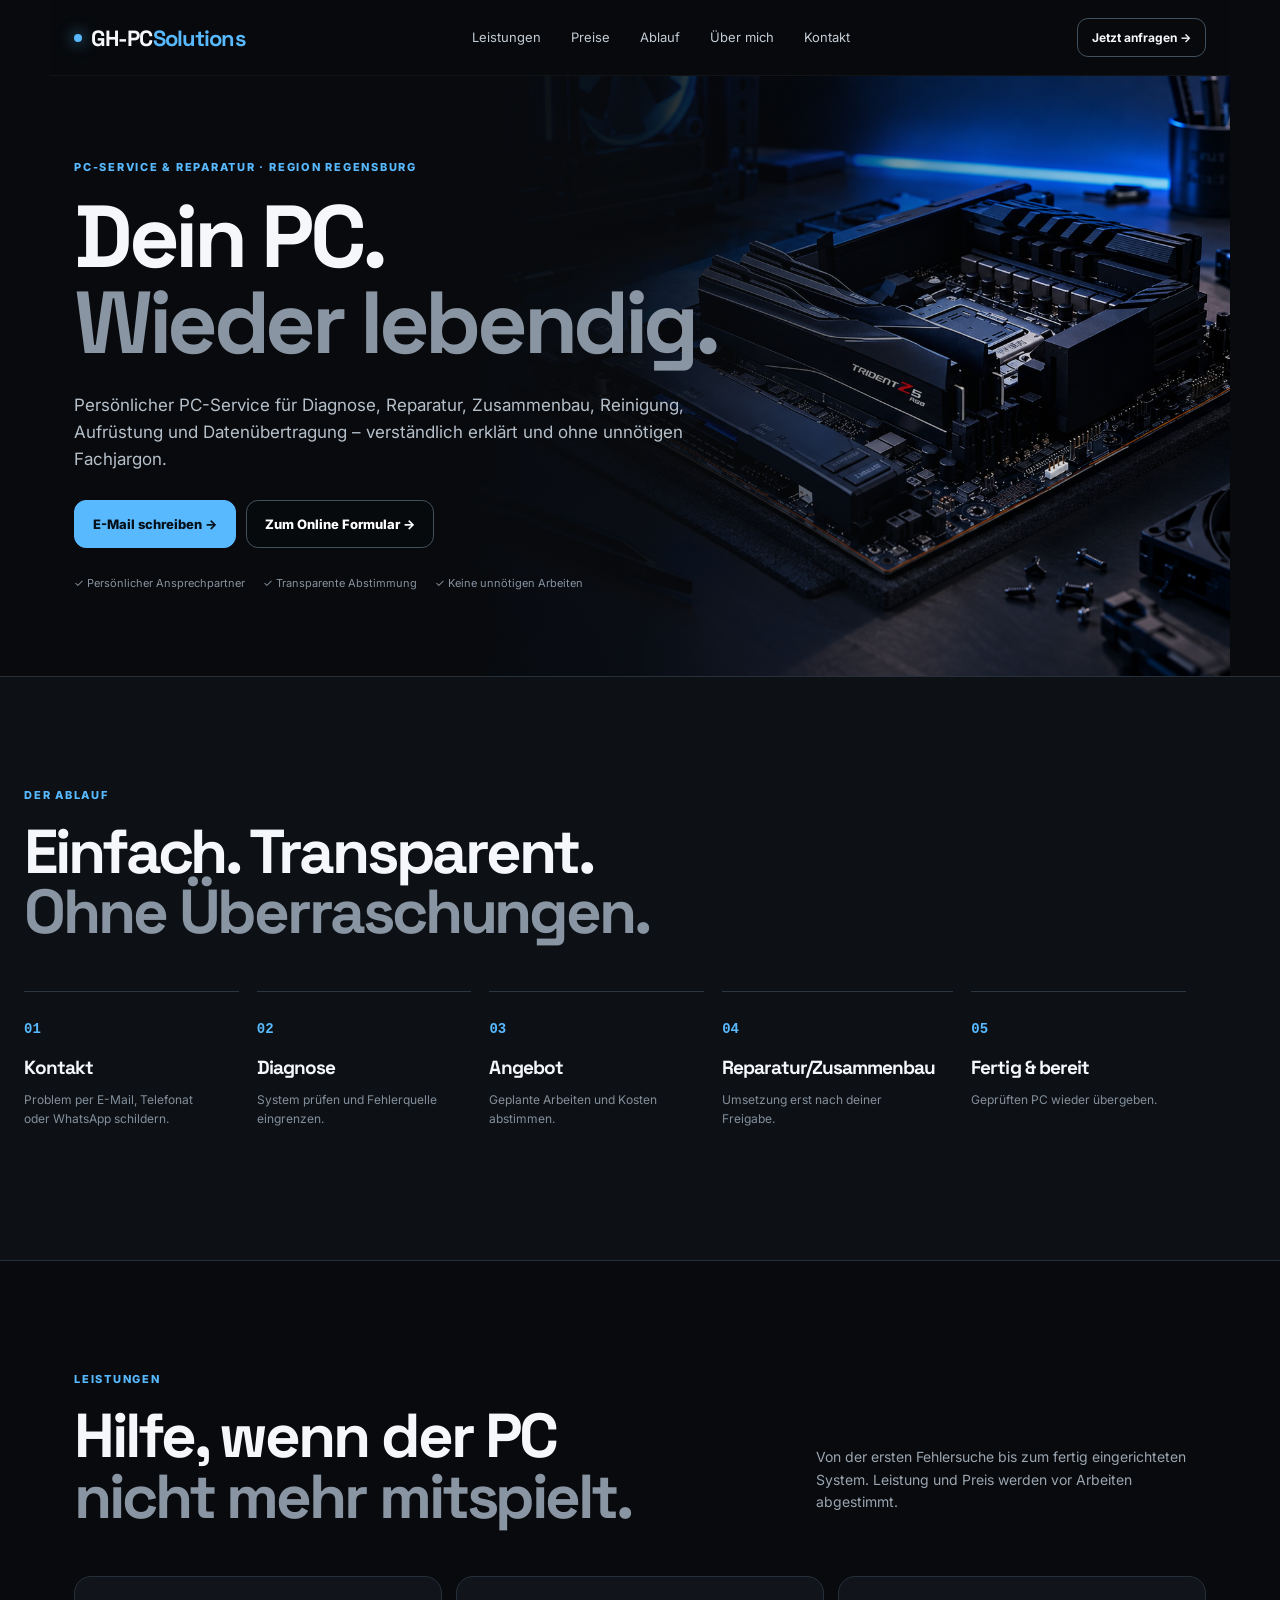
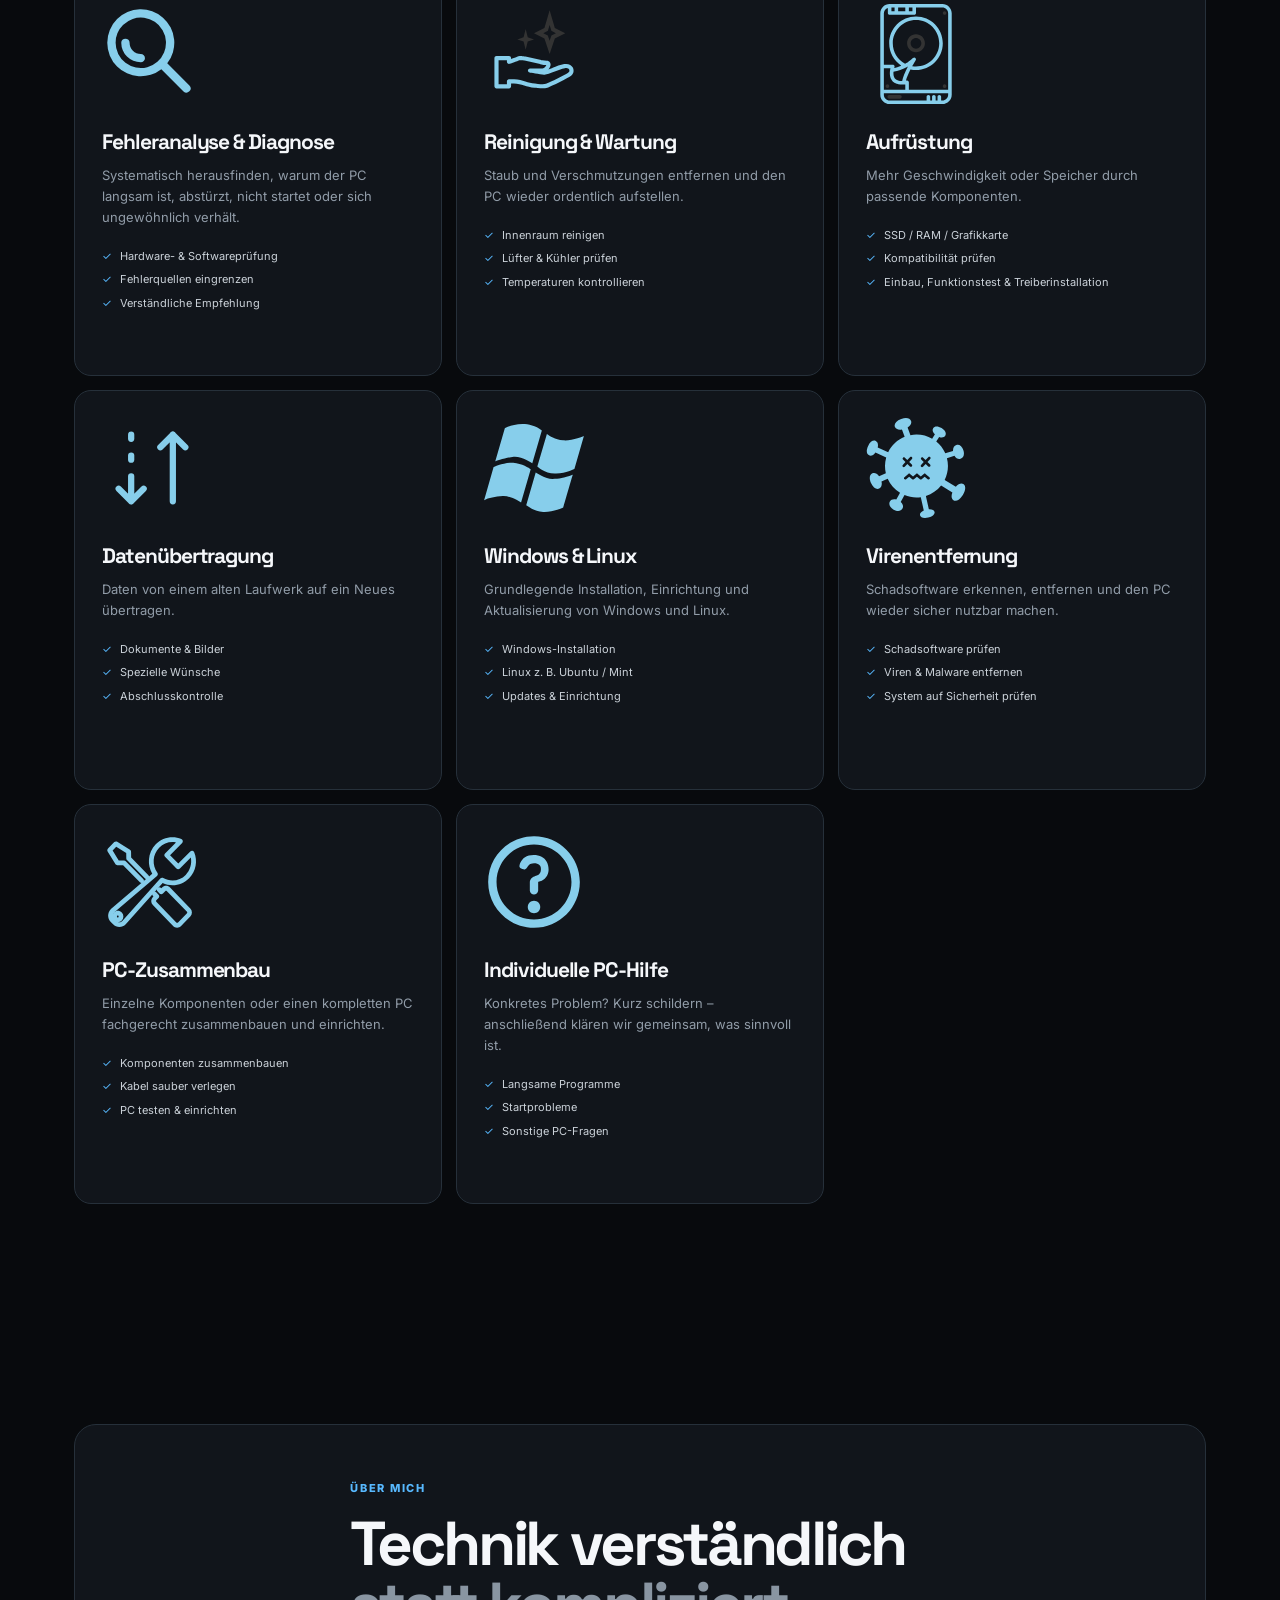
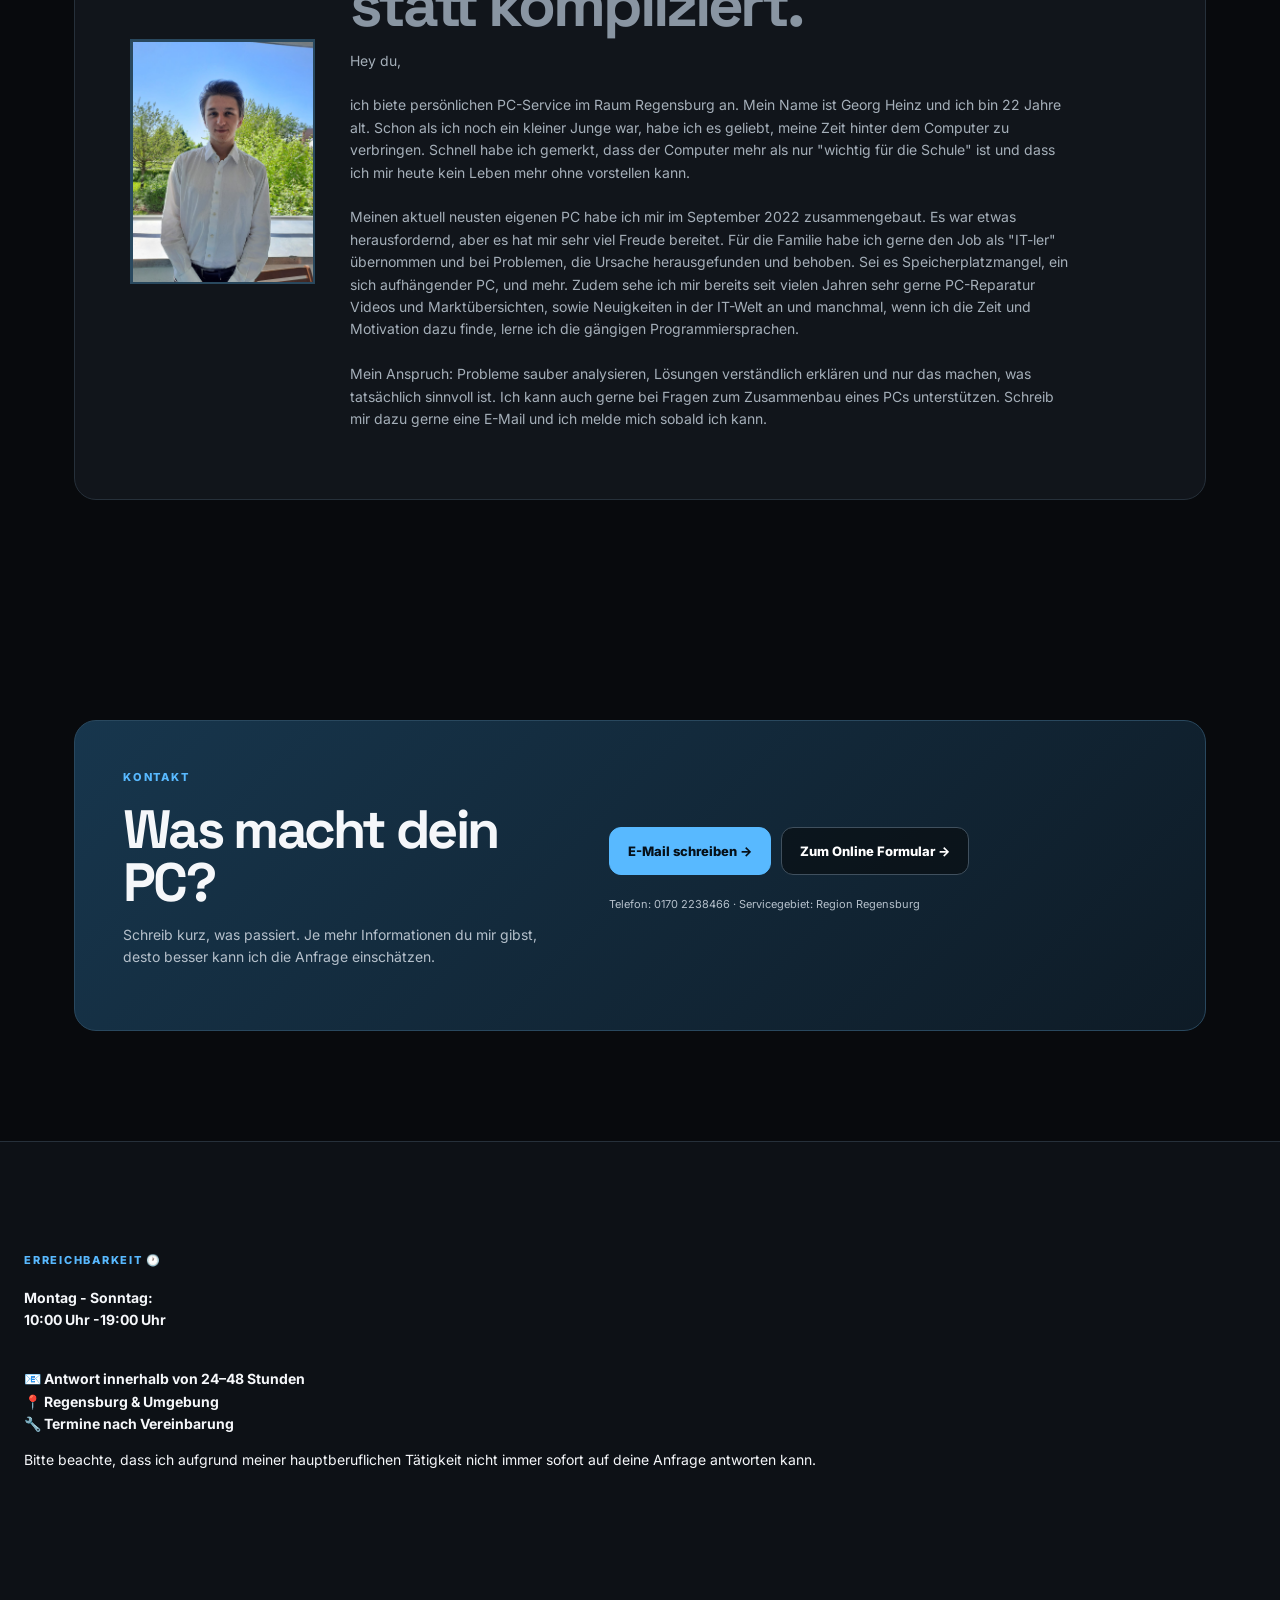
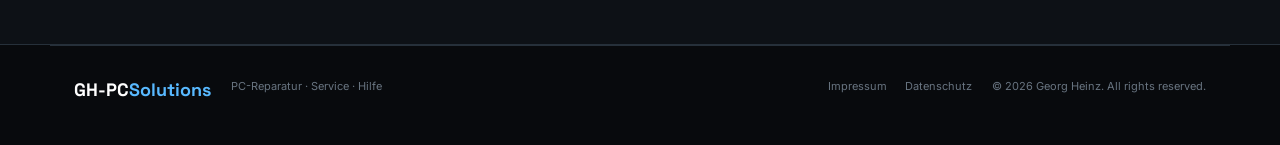
==== index.html @ 226fb710 "Add files via upload" ====
<!doctype html>
<html lang="de">
	
<head>
    <meta charset="utf-8">
    <meta name="viewport" content="width=device-width,initial-scale=1">
    <meta name="description" content="PC-Service, Reparatur und Support in der Region Regensburg.">
    <title>GH-PC Solutions | Reparatur & Support</title>
    <link rel="stylesheet" href="style.css">
</head>

<body>

	<header class="nav">
        <a class="brand" href="#home">
            <i class="brand-dot"></i>GH-PC<span>Solutions</span>
        </a>

        <nav>
            <a href="#leistungen">Leistungen</a>
            <a href="preise.html">Preise</a>
            <a href="#ablauf">Ablauf</a>
            <a href="#ueber-mich">Über mich</a>
            <a href="#kontakt">Kontakt</a>
        </nav>

        <a class="nav-cta" href="formular.html">Jetzt anfragen →</a>
    </header>

	<section id="home" class="solutions">
        <div class="solutions-content">
            <div class="eyebrow">PC-Service & Reparatur · Region Regensburg</div>

            <h1>
                Dein PC.<br>
                <em>Wieder lebendig.</em>
            </h1>

            <p class="lead">
                Persönlicher PC-Service für Diagnose, Reparatur, Zusammenbau, Reinigung, Aufrüstung und Datenübertragung
                – verständlich erklärt und ohne unnötigen Fachjargon.
            </p>

            <div class="solutions-actions">
                <a class="button primary" href="mailto:kontakt@gh-pc-solutions.de?subject=PC-Service%20Anfrage">
                    E-Mail schreiben →
                </a>

                <a class="button ghost" href="formular.html">
                    Zum Online Formular →
                </a>
            </div>

            <div class="trust">
                <span>✓ Persönlicher Ansprechpartner</span>
                <span>✓ Transparente Abstimmung</span>
                <span>✓ Keine unnötigen Arbeiten</span>
            </div>
        </div>
    </section>

    <section id="ablauf" class="section dark">
        <div class="section-head">
            <div>
                <div class="eyebrow">Der Ablauf</div>

                <h2>
                    Einfach. Transparent.<br>
                    <em>Ohne Überraschungen.</em>
                </h2>
            </div>
        </div>

        <div class="steps">
            <div class="step">
                <b>01</b>
                <h3>Kontakt</h3>
                <p>Problem per E-Mail, Telefonat oder WhatsApp schildern.</p>
            </div>

            <div class="step">
                <b>02</b>
                <h3>Diagnose</h3>
                <p>System prüfen und Fehlerquelle eingrenzen.</p>
            </div>

            <div class="step">
                <b>03</b>
                <h3>Angebot</h3>
                <p>Geplante Arbeiten und Kosten abstimmen.</p>
            </div>

            <div class="step">
                <b>04</b>
                <h3>Reparatur/Zusammenbau</h3>
                <p>Umsetzung erst nach deiner Freigabe.</p>
            </div>

            <div class="step">
                <b>05</b>
                <h3>Fertig & bereit</h3>
                <p>Geprüften PC wieder übergeben.</p>
            </div>
        </div>
    </section>

    
    
    <section id="leistungen" class="section">
        <div class="section-head">
            <div>
                <div class="eyebrow">Leistungen</div>

                <h2>
                    Hilfe, wenn der PC<br>
                    <em>nicht mehr mitspielt.</em>
                </h2>
            </div>

            <p>
                Von der ersten Fehlersuche bis zum fertig eingerichteten System. Leistung und Preis werden vor Arbeiten abgestimmt.
            </p>
        </div>

        <div class="grid">

            <article class="card">
                <div class="icon">
                    <svg fill="#87CEEB" width="100px" height="100px" viewBox="0 0 24 24" xmlns="http://www.w3.org/2000/svg">
                        <path d="M3.624,15a8.03,8.03,0,0,0,10.619.659l5.318,5.318a1,1,0,0,0,1.414-1.414l-5.318-5.318A8.04,8.04,0,0,0,3.624,3.624,8.042,8.042,0,0,0,3.624,15Zm1.414-9.96a6.043,6.043,0,1,1-1.77,4.274A6,6,0,0,1,5.038,5.038ZM4.622,9.311a1,1,0,0,1,2,0A2.692,2.692,0,0,0,9.311,12a1,1,0,0,1,0,2A4.7,4.7,0,0,1,4.622,9.311Z"/>
                    </svg>
                </div>

                <h3>Fehleranalyse & Diagnose</h3>
                
                <p>
                    Systematisch herausfinden, warum der PC langsam ist, abstürzt, nicht startet oder sich ungewöhnlich verhält.
                </p>
                    
                    <ul>
                        <li>Hardware- & Softwareprüfung</li>
                        <li>Fehlerquellen eingrenzen</li>
                        <li>Verständliche Empfehlung</li>
                    </ul>
                </article>

          <article class="card">
                <div class="icon">
                    <svg width="100px" height="100px" viewBox="0 0 48 48" fill="none" xmlns="http://www.w3.org/2000/svg">
                        <path fill-rule="evenodd" clip-rule="evenodd" d="M19 18L16 17L19 16L20 12L21 16L24 17L21 18L20 22L19 18Z" fill="#333333"/>
                        <path fill-rule="evenodd" clip-rule="evenodd" d="M30.6731 12.8995L28.4721 14L30.6354 15.0816L31.5 17.6754L32.3646 15.0816L34.5279 14L32.3269 12.8995L31.5 10.088L30.6731 12.8995ZM29 11.5L24 14L29 16.5L31.5 24L34 16.5L39 14L34 11.5L31.5 3L29 11.5Z" fill="#333333"/>
                        <path fill-rule="evenodd" clip-rule="evenodd" d="M5 26C5 25.4477 5.44772 25 6 25H12C12.5523 25 13 25.4477 13 26V26.3545C14.2215 25.919 15.4474 25.471 15.8672 25.2833C16.2807 25.0983 16.7613 25.0345 17.1661 25.0116C17.5909 24.9875 18.0325 25.0041 18.4204 25.0335C18.8114 25.0632 19.1665 25.1075 19.423 25.1441C19.5518 25.1625 19.6571 25.1791 19.7312 25.1914C19.7684 25.1975 19.7978 25.2025 19.8185 25.2062L19.843 25.2105L19.8502 25.2118L19.8536 25.2124C19.8538 25.2124 19.8539 25.2125 19.6739 26.1961L19.8536 25.2124C19.8654 25.2145 19.8773 25.2169 19.8889 25.2195L26.9051 26.764C26.9335 26.7702 26.9616 26.7777 26.9894 26.7864C26.9895 26.7865 26.9892 26.7864 26.9894 26.7864L26.9911 26.787L27.0019 26.7903L27.0514 26.8051C27.0964 26.8184 27.1646 26.838 27.2523 26.8618C27.4282 26.9097 27.6809 26.9741 27.9821 27.0386C28.5931 27.1694 29.3658 27.2922 30.0886 27.2922C30.7266 27.2922 31.3864 27.5235 31.7423 28.1629C32.051 28.7177 31.9798 29.3301 31.8629 29.7568C31.7055 30.331 31.3658 30.9365 30.9394 31.4315C31.5271 31.2188 32.1784 30.9568 32.8824 30.6734L32.9461 30.6478C34.6644 29.956 36.6919 29.1397 38.4793 28.8496C40.5019 28.5213 41.9684 29.2384 42.6367 30.5184C43.2363 31.6668 43.0936 33.1718 42.1992 34.0718C41.9758 34.2966 41.6333 34.5343 41.2851 34.7559C40.9143 34.9919 40.457 35.2589 39.9481 35.5421C38.929 36.1093 37.6668 36.7616 36.3992 37.3925C33.8873 38.6426 31.2586 39.856 30.4268 40.155C29.0102 40.6641 27.3598 40.5007 25.8283 40.3491C25.7835 40.3447 25.7387 40.3403 25.6941 40.3359C25.2382 40.2909 24.7814 40.2459 24.3138 40.2111C22.2837 40.0602 20.7282 39.5751 19.2855 39.125L19.2611 39.1174C17.7093 38.6334 16.2849 38.1926 14.3723 38.117C14.1169 38.1069 13.6042 38.1141 13 38.1301V39.5C13 40.0523 12.5523 40.5 12 40.5H6C5.44772 40.5 5 40.0523 5 39.5V26ZM22.0857 31.9328L21.9096 32.9171C21.3975 32.8255 21.0411 32.3564 21.0902 31.8385C21.1393 31.3205 21.5773 30.9267 22.0976 30.9328L27.7618 31.0001C27.7661 31.0001 27.7704 31.0002 27.7746 31.0003C27.7795 31.0001 27.7895 30.9996 27.8043 30.9983C27.8463 30.9946 27.9274 30.9843 28.0408 30.9554C28.2656 30.8982 28.629 30.7653 29.0761 30.4519C29.2351 30.3406 29.4243 30.1496 29.5951 29.9061C29.7475 29.6887 29.8566 29.4701 29.9153 29.2904C29.0518 29.2731 28.1979 29.1301 27.5633 28.9942C27.2204 28.9208 26.9319 28.8473 26.7274 28.7917C26.6251 28.7639 26.5433 28.7404 26.486 28.7235C26.4665 28.7178 26.4497 28.7128 26.436 28.7086L19.4788 27.1771L19.4747 27.1764C19.4596 27.1738 19.4363 27.1698 19.4055 27.1647C19.3439 27.1545 19.2531 27.1401 19.1404 27.124C18.9138 27.0917 18.6043 27.0532 18.269 27.0278C17.9306 27.0021 17.5843 26.9911 17.2793 27.0084C16.9545 27.0268 16.7635 27.0733 16.6837 27.109C16.0092 27.4107 13.7988 28.197 12.3314 28.7125C12.0255 28.8199 11.6864 28.7724 11.4218 28.5849C11.1572 28.3974 11 28.0932 11 27.769V27H7V38.5H11V37.1604C11 36.6215 11.427 36.1795 11.9656 36.161C12.9216 36.1281 13.9756 36.0998 14.4513 36.1186C16.6409 36.2051 18.2828 36.7173 19.8299 37.1998L19.8566 37.2082C21.3055 37.6601 22.6721 38.0836 24.4621 38.2166C24.9556 38.2533 25.4343 38.3005 25.8854 38.345L25.8904 38.3455C27.6025 38.5144 28.8046 38.6127 29.7504 38.2728C30.4533 38.0202 32.9771 36.8616 35.5081 35.602C36.7619 34.978 37.9939 34.3409 38.9754 33.7946C39.4669 33.521 39.8866 33.2752 40.2113 33.0686C40.5585 32.8477 40.7299 32.713 40.7805 32.662C40.9825 32.4589 41.1138 31.923 40.8638 31.4441C40.6825 31.0969 40.1757 30.6004 38.7998 30.8238C37.2555 31.0744 35.4236 31.8064 33.6293 32.5287L33.6081 32.5373C32.7192 32.8951 31.8374 33.2501 31.0578 33.5072C30.3026 33.7563 29.5025 33.9641 28.8236 33.9239C27.8331 33.8653 26.0833 33.6081 24.6275 33.3753C23.8895 33.2573 23.2106 33.1429 22.7164 33.0579C22.4691 33.0155 22.2679 32.9803 22.1283 32.9558L21.9669 32.9273L21.9107 32.9173C21.9107 32.9173 21.9096 32.9171 22.0857 31.9328Z" fill="#87CEEB"/>
                    </svg>
                </div>

                <h3>Reinigung & Wartung</h3>

                <p>
                    Staub und Verschmutzungen entfernen und den PC wieder ordentlich aufstellen.
                </p>

               <ul>
                   <li>Innenraum reinigen</li>
                   <li>Lüfter & Kühler prüfen</li>
                   <li>Temperaturen kontrollieren</li>
               </ul>
            </article>


            <article class="card">
                <div class="icon">
                    <svg width="100px" height="100px" viewBox="-10.67 0 74.666664 74.666664" id="svg2" version="1.1" xmlns="http://www.w3.org/2000/svg">
                        <defs id="defs6">
                            <clipPath clipPathUnits="userSpaceOnUse" id="clipPath364">
                                <path d="M 0,64 H 64 V 0 H 0 Z" id="path362"/>
                            </clipPath>
                        </defs>

                        <g id="g356" transform="matrix(1.3333333,0,0,-1.3333333,-15.999733,79.999998)">
                            <g id="g358">
                                <g clip-path="url(#clipPath364)" id="g360">
                                    <g id="g366" transform="translate(46.7598,6)">
                                        <path d="m 0,0 h -0.697 v 2 c 0,0.553 -0.448,1 -1,1 -0.553,0 -1,-0.447 -1,-1 V 0 H -3.76 v 2 c 0,0.553 -0.448,1 -1,1 -0.552,0 -1,-0.447 -1,-1 V 0 h -1.062 v 2 c 0,0.553 -0.448,1 -1,1 -0.553,0 -1,-0.447 -1,-1 V 0 H -29.52 c -1.786,0 -3.24,1.453 -3.24,3.24 V 4 h 13 23 V 3.24 C 3.24,1.453 1.787,0 0,0 m -22.512,10.856 c -0.441,-10e-4 -0.852,0.026 -1.236,0.077 -0.007,10e-4 -0.016,0.002 -0.023,0.003 -0.373,0.05 -0.715,0.127 -1.031,0.228 -0.022,0.007 -0.043,0.014 -0.065,0.022 -0.303,0.1 -0.579,0.225 -0.827,0.374 -0.024,0.014 -0.046,0.031 -0.07,0.046 -0.243,0.155 -0.464,0.329 -0.649,0.532 -0.132,0.144 -0.245,0.301 -0.346,0.464 -0.034,0.054 -0.061,0.112 -0.092,0.168 -0.062,0.113 -0.12,0.228 -0.17,0.347 -0.028,0.068 -0.053,0.137 -0.078,0.206 -0.041,0.115 -0.077,0.232 -0.109,0.35 -0.019,0.072 -0.038,0.143 -0.053,0.217 -0.027,0.125 -0.049,0.251 -0.067,0.378 -0.009,0.067 -0.022,0.133 -0.029,0.202 -0.018,0.157 -0.028,0.316 -0.034,0.474 -0.002,0.036 -0.005,0.073 -0.006,0.109 -0.005,0.194 -0.002,0.388 0.006,0.579 0.003,0.058 0.009,0.115 0.012,0.173 0.006,0.101 0.015,0.201 0.025,0.3 1.284,0.204 3.923,0.787 6.974,2.402 0.418,0.222 0.83,0.456 1.236,0.702 -0.046,-0.085 -0.092,-0.172 -0.138,-0.258 l -0.002,-0.003 c -1.714,-3.234 -2.797,-5.95 -3.228,-8.092 m 5.778,8.579 c 0.019,0.035 0.039,0.07 0.059,0.104 0.11,0.193 0.216,0.379 0.319,0.557 0.013,0.023 0.027,0.047 0.041,0.07 0.227,0.391 0.435,0.741 0.62,1.047 0.032,0.053 0.062,0.102 0.092,0.152 0.054,0.089 0.106,0.174 0.155,0.253 0.034,0.056 0.068,0.111 0.1,0.163 0.035,0.056 0.067,0.109 0.098,0.158 0.089,0.145 0.167,0.27 0.223,0.358 l 0.102,0.164 c 0.01,0.018 0.011,0.038 0.021,0.056 0.046,0.082 0.077,0.165 0.097,0.254 0.004,0.019 0.008,0.037 0.011,0.055 0.017,0.104 0.019,0.205 0.002,0.31 -10e-4,0.01 -0.004,0.018 -0.006,0.028 -0.019,0.106 -0.054,0.204 -0.107,0.301 -0.007,0.012 -0.016,0.022 -0.023,0.034 -0.039,0.064 -0.069,0.133 -0.124,0.189 -0.025,0.026 -0.058,0.036 -0.084,0.057 -0.003,0.003 -0.005,0.007 -0.008,0.009 -0.008,0.008 -0.02,0.01 -0.029,0.017 -0.088,0.065 -0.178,0.121 -0.278,0.153 -0.021,0.008 -0.042,0.008 -0.063,0.013 -0.092,0.024 -0.184,0.044 -0.279,0.042 -0.061,-10e-4 -0.12,-0.021 -0.181,-0.034 -0.056,-0.011 -0.114,-0.012 -0.169,-0.034 -0.112,-0.044 -0.218,-0.108 -0.311,-0.194 -0.353,-0.324 -0.716,-0.636 -1.087,-0.937 -0.131,-0.106 -0.268,-0.205 -0.401,-0.308 -0.244,-0.191 -0.489,-0.381 -0.74,-0.561 -0.157,-0.112 -0.319,-0.218 -0.479,-0.326 -0.235,-0.16 -0.471,-0.32 -0.712,-0.471 -0.169,-0.107 -0.343,-0.208 -0.516,-0.309 -0.161,-0.096 -0.323,-0.188 -0.486,-0.28 -4.259,2.274 -6.883,6.623 -6.883,11.475 0,7.168 5.832,13 13,13 7.169,0 13,-5.832 13,-13 0,-7.168 -5.831,-13 -13,-13 -0.709,0 -1.418,0.059 -2.119,0.175 0.048,0.086 0.097,0.176 0.145,0.26 M -32.76,18 h 3.686 c -10e-4,-0.002 -10e-4,-0.005 -10e-4,-0.007 -0.057,-0.252 -0.113,-0.531 -0.162,-0.832 -0.309,-1.894 -0.326,-4.538 1.346,-6.372 0.157,-0.172 0.327,-0.33 0.506,-0.479 0.061,-0.051 0.128,-0.095 0.192,-0.144 0.122,-0.093 0.246,-0.185 0.377,-0.268 0.083,-0.051 0.171,-0.098 0.258,-0.147 0.121,-0.067 0.245,-0.134 0.373,-0.194 0.101,-0.047 0.205,-0.089 0.309,-0.131 0.125,-0.051 0.253,-0.098 0.384,-0.142 0.116,-0.038 0.233,-0.075 0.353,-0.108 0.13,-0.035 0.265,-0.068 0.402,-0.097 0.129,-0.028 0.258,-0.057 0.392,-0.079 0.138,-0.023 0.283,-0.041 0.427,-0.059 0.14,-0.016 0.278,-0.036 0.424,-0.047 0.161,-0.013 0.33,-0.017 0.498,-0.023 0.136,-0.005 0.267,-0.014 0.406,-0.015 h 0.011 c 0.121,0 0.251,0.011 0.375,0.014 0.175,0.005 0.347,0.006 0.527,0.019 0.006,-10e-4 0.011,-0.004 0.017,-0.004 0.009,0 0.016,0.005 0.024,0.005 0.01,10e-4 0.018,0 0.028,10e-4 0.27,0.014 0.552,0.038 0.848,0.071 V 6 h -12 z m 2.24,33.826 V 49 c 0,-0.553 0.448,-1 1,-1 h 13.76 c 0.552,0 1,0.447 1,1 v 3 H 0 c 1.787,0 3.24,-1.453 3.24,-3.24 V 6 h -22 v 4.12 c 0,0.027 -0.015,0.052 -0.017,0.079 -0.003,0.032 0.008,0.063 0.002,0.095 -0.009,0.05 -0.037,0.089 -0.054,0.136 -0.019,0.057 -0.035,0.112 -0.065,0.166 -0.041,0.074 -0.093,0.135 -0.151,0.197 -0.027,0.029 -0.041,0.067 -0.072,0.094 -0.011,0.009 -0.027,0.01 -0.038,0.019 -0.075,0.059 -0.161,0.096 -0.25,0.131 -0.039,0.015 -0.073,0.04 -0.113,0.05 -0.133,0.033 -0.273,0.044 -0.416,0.017 -0.17,-0.03 -0.321,-0.048 -0.481,-0.072 0.425,1.703 1.289,3.843 2.548,6.298 1.024,-0.217 2.065,-0.33 3.107,-0.33 8.271,0 15,6.729 15,15 0,8.271 -6.729,15 -15,15 -8.271,0 -15,-6.729 -15,-15 0,-5.131 2.546,-9.771 6.753,-12.529 -1.604,-0.684 -2.993,-1.057 -3.95,-1.255 0.079,0.275 0.137,0.442 0.138,0.446 0.041,0.114 0.053,0.234 0.052,0.353 -0.001,0.022 0,0.044 -0.002,0.066 -0.008,0.111 -0.036,0.22 -0.081,0.322 -0.008,0.02 -0.02,0.036 -0.029,0.055 -0.021,0.039 -0.038,0.08 -0.063,0.117 -0.036,0.05 -0.079,0.093 -0.122,0.135 -0.01,0.01 -0.017,0.021 -0.028,0.03 -0.088,0.08 -0.19,0.138 -0.299,0.182 -0.012,0.005 -0.019,0.015 -0.031,0.018 -0.01,0.004 -0.02,10e-4 -0.03,0.004 C -27.551,19.978 -27.653,20 -27.76,20 h -5 v 28.76 c 0,1.435 0.945,2.641 2.24,3.066 M -26.76,50 h -1.76 v 2 h 1.76 z m 8,2 h 2 v -2 h -2 z m -6,0 h 4 v -2 h -4 z M 0,54 h -15.76 -13.76 c -2.889,0 -5.24,-2.351 -5.24,-5.24 V 19 5 3.24 c 0,-2.889 2.351,-5.24 5.24,-5.24 H 0 c 2.89,0 5.24,2.351 5.24,5.24 V 48.76 C 5.24,51.649 2.89,54 0,54" id="path368" style="fill:#87CEEB;fill-opacity:1;fill-rule:nonzero;stroke:none"/>
                                    </g>

                                    <g id="g370" transform="translate(23,9)">
                                        <path d="m 0,0 h -6 c -0.552,0 -1,-0.447 -1,-1 0,-0.553 0.448,-1 1,-1 h 6 c 0.552,0 1,0.447 1,1 0,0.553 -0.448,1 -1,1" id="path372" style="fill:#333333;fill-opacity:1;fill-rule:nonzero;stroke:none"/>
                                    </g>

                                    <g id="g374" transform="translate(16,15)">
                                        <path d="m 0,0 c -0.552,0 -1,-0.447 -1,-1 0,-0.553 0.448,-1 1,-1 0.552,0 1,0.447 1,1 0,0.553 -0.448,1 -1,1" id="path376" style="fill:#333333;fill-opacity:1;fill-rule:nonzero;stroke:none"/>
                                    </g>

                                    <g id="g378" transform="translate(48,15)">
                                        <path d="m 0,0 c -0.552,0 -1,-0.447 -1,-1 0,-0.553 0.448,-1 1,-1 0.552,0 1,0.447 1,1 0,0.553 -0.448,1 -1,1" id="path380" style="fill:#333333;fill-opacity:1;fill-rule:nonzero;stroke:none"/>
                                    </g>

                                    <g id="g382" transform="translate(48,54)">
                                        <path d="M 0,0 C 0.552,0 1,0.447 1,1 1,1.553 0.552,2 0,2 -0.552,2 -1,1.553 -1,1 -1,0.447 -0.552,0 0,0" id="path384" style="fill:#333333;fill-opacity:1;fill-rule:nonzero;stroke:none"/>
                                    </g>

                                    <g id="g386" transform="translate(29,38)">
                                        <path d="M 0,0 C 0,1.654 1.346,3 3,3 4.654,3 6,1.654 6,0 6,-1.654 4.654,-3 3,-3 1.346,-3 0,-1.654 0,-0 M 8,0 C 8,2.757 5.757,5 3,5 0.243,5 -2,2.757 -2,0 c 0,-2.757 2.243,-5 5,-5 2.757,0 5,2.243 5,5" id="path388" style="fill:#333333;fill-opacity:1;fill-rule:nonzero;stroke:none"/>
                                    </g>

                                </g>
                            </g>
                        </g>
                    </svg>
                </div>
                
                <h3>Aufrüstung</h3>
                <p>
                    Mehr Geschwindigkeit oder Speicher durch passende Komponenten.
                </p>
                
                <ul>
                    <li>SSD / RAM / Grafikkarte</li>
                    <li>Kompatibilität prüfen</li>
                    <li>Einbau, Funktionstest & Treiberinstallation</li>
                </ul>
            </article>
            
            <article class="card">
                <div class="icon">
                    <svg width="100px" height="100px" viewBox="0 0 24 24" fill="none" xmlns="http://www.w3.org/2000/svg">
                        <path d="M7 4L7 5" stroke="#87CEEB" stroke-width="1.5" stroke-linecap="round" stroke-linejoin="round"/>
                        <path d="M7 9L7 10" stroke="#87CEEB" stroke-width="1.5" stroke-linecap="round" stroke-linejoin="round"/>
                        <path d="M17 20V4M17 4L20 7M17 4L14 7" stroke="#87CEEB" stroke-width="1.5" stroke-linecap="round" stroke-linejoin="round"/>
                        <path d="M7 14V20M7 20L10 17M7 20L4 17" stroke="#87CEEB" stroke-width="1.5" stroke-linecap="round" stroke-linejoin="round"/>
                    </svg>
                </div>
                
                <h3>Datenübertragung</h3>
                
                <p>
                    Daten von einem alten Laufwerk auf ein Neues übertragen.
                </p>
                
                <ul>
                    <li>Dokumente & Bilder</li>
                    <li>Spezielle Wünsche</li>
                    <li>Abschlusskontrolle</li>
                </ul>
            </article>

            <article class="card">
                <div class="icon">
                    <svg fill="#87CEEB"  version="1.1" xmlns="http://www.w3.org/2000/svg" xmlns:xlink="http://www.w3.org/1999/xlink"  width="100px" height="100px" viewBox="0 0 512 512" xml:space="preserve">
                        <g id="7935ec95c421cee6d86eb22ecd13295e">
                            <path style="display: inline;" d="M106.669,52.438c0,0,102.123-55.525,189.491,11.392l-48.896,167.995
		                        c0,0-54.756-37.67-95.361-33.602c-40.605,4.079-94.13,23.508-94.13,23.508L106.669,52.438z M0.5,420.566
		                        c22.54-11.653,56.372-17.559,95.35-20.823c39.011-3.255,93.91,32.468,93.91,32.468l49.401-169.776
		                        c-7.817-5.618-44.168-30.094-89.666-33.348c-45.52-3.255-100.354,22.243-100.354,22.243L0.5,420.566z M216.104,447.165
		                        c8.928,3.519,38.22,31.38,86.972,33.854c48.763,2.419,102.541-22.749,102.541-22.749s47.894-167.6,48.861-168.249
		                        c0.33-0.176-0.604,0.484-0.968,0.649c-45.596,17.845-68.872,20.506-102.496,21.309c-34.141,0.824-86.269-33.095-86.269-33.095
		                        L216.104,447.165z M322.01,81.575l-48.995,167.017c0,0,39.803,39,95.867,35.768c56.098-3.267,86.532-20.945,93.976-23.442
		                        L511.5,92.416c0,0-64.606,26.982-106.851,22.09C362.384,109.613,336.094,91.657,322.01,81.575z">
                            </path>
                        </g>
                    </svg>
                </div>

                <h3>Windows & Linux</h3>
                
                <p>
                    Grundlegende Installation, Einrichtung und Aktualisierung von Windows und Linux.
                </p>
                    
                    <ul>
                        <li>Windows-Installation</li>
                        <li>Linux z. B. Ubuntu / Mint</li>
                        <li>Updates & Einrichtung</li>
                    </ul>
            </article>


            <article class="card">
                <div class="icon">

                    <svg height="100px" width="100px" version="1.1" id="_x32_" xmlns="http://www.w3.org/2000/svg" xmlns:xlink="http://www.w3.org/1999/xlink" 
	                    viewBox="0 0 512 512"  xml:space="preserve" style="display: block; margin-bottom: 0;">
                    <style type="text/css"> .st0{fill:#87CEEB;}</style>
                        <g>
	                    <path class="st0" d="M498.445,338.256c-10.168-6.254-24.718-1.671-38.532,14.209l-57.205-35.16
		c10.701-21.567,16.882-45.779,16.882-71.498c0-13.971-1.966-27.436-5.29-40.351l38.825-11.555
		c7.817,13.438,19.601,18.664,30.77,15.33c14.145-4.206,21.833-20.317,15.101-42.959c-6.734-22.641-21.989-31.928-36.126-27.73
		c-11.426,3.398-18.49,14.65-17.295,30.752l-39.615,11.785c-10.417-23.726-26.372-44.466-46.252-60.549l14.848-23.836
		c14.347,5.208,25.865,2.369,31.202-6.2c6.76-10.83,1.139-26.563-18.683-38.927c-19.812-12.336-36.409-10.462-43.179,0.377
		c-5.452,8.743-2.682,20.685,8.974,31.459l-14.2,22.77c-23.652-13.622-50.992-21.53-80.233-21.53
		c-10.627,0-20.988,1.093-31.036,3.05l-14.44-39.689c15.725-9.616,21.782-22.246,17.796-33.195
		C225.719,0.94,206.723-4.892,180.16,4.789c-26.568,9.662-37.388,26.324-32.337,40.194c4.074,11.198,17.342,16.974,36.245,13.769
		l13.751,37.796c-36.902,15-66.864,43.281-84.206,78.91l-53.614-24.8c3.927-16.543-0.408-28.722-10.15-33.205
		c-12.345-5.713-28.488,2.93-39.422,26.573c-10.935,23.634-7.064,41.535,5.281,47.258c9.962,4.611,22.357-0.312,32.543-14.76
		l55.203,25.525c-3.931,13.934-6.177,28.567-6.177,43.759c0,12.611,1.59,24.8,4.322,36.566l-34.666,15.385
		c-10.498-14.577-23.468-19.482-34.186-14.733c-13.571,6.025-18.325,25.021-7.16,50.16c11.156,25.131,28.419,34.362,41.995,28.327
		c10.958-4.859,16.001-18.268,11.72-36.455l31.794-14.108c13.296,30.035,35.497,55.11,63.245,72.158l-19.225,34.371
		c-14.967-4.179-27.059,0.294-32.745,10.462c-7.206,12.869-1.475,29.788,19.146,41.306c20.616,11.556,38.013,7.569,45.228-5.308
		c5.81-10.398,3.027-23.385-9.052-34.095l19.56-34.968c18.872,7.744,39.506,12.098,61.182,12.098c7.514,0,14.848-0.699,22.095-1.69
		l15.308,67.906c-14.632,6.264-21.388,15.716-19.367,24.68c2.567,11.362,18.034,17.553,41.921,12.162
		c23.882-5.392,35.216-17.608,32.649-28.97c-2.062-9.167-12.662-14.862-29.209-13.925l-15.219-67.511
		c31.132-9.736,58.132-28.731,77.954-53.678l57.784,35.51c-7.274,18.848-4.666,33.388,5.281,39.486
		c12.593,7.743,31.937-0.836,48.232-27.326C512.139,367.125,511.056,345.981,498.445,338.256z M188.574,249.996
		c-2.792-2.6-2.958-6.962-0.363-9.764l13.828-14.907l-12.648-12.464c-2.714-2.673-2.746-7.046-0.074-9.764
		c2.677-2.71,7.05-2.737,9.763-0.073l12.35,12.179l13.708-14.779c2.595-2.793,6.963-2.967,9.756-0.368
		c2.792,2.6,2.957,6.963,0.362,9.755l-13.994,15.083l13.291,13.097c2.71,2.682,2.746,7.054,0.069,9.764
		c-2.677,2.719-7.045,2.746-9.763,0.073l-12.988-12.804l-13.543,14.596C195.733,252.42,191.365,252.577,188.574,249.996z
		 M325.441,312.565c-2.456,2.921-6.806,3.298-9.722,0.846l-15.367-12.924l-15.394,12.924c-2.567,2.158-6.31,2.158-8.877,0
		l-15.395-12.933l-15.399,12.933c-2.567,2.158-6.301,2.158-8.872,0l-15.44-12.933l-15.431,12.942
		c-2.926,2.443-7.28,2.066-9.727-0.855c-2.448-2.93-2.067-7.284,0.854-9.726l19.872-16.662c2.571-2.159,6.296-2.149,8.868,0
		l15.436,12.942l15.404-12.933c2.567-2.158,6.306-2.158,8.872,0l15.394,12.924l15.395-12.924c2.567-2.158,6.314-2.158,8.882,0
		l19.808,16.661C327.517,305.3,327.898,309.654,325.441,312.565z M328.133,237.99c2.714,2.682,2.742,7.054,0.07,9.764
		c-2.678,2.719-7.046,2.746-9.759,0.073l-12.998-12.804l-13.538,14.596c-2.59,2.801-6.958,2.957-9.755,0.376
		c-2.792-2.6-2.958-6.962-0.363-9.764l13.824-14.907l-12.648-12.464c-2.714-2.673-2.746-7.046-0.069-9.764
		c2.673-2.71,7.045-2.737,9.759-0.073l12.354,12.179l13.71-14.779c2.594-2.793,6.962-2.967,9.75-0.368
		c2.797,2.6,2.962,6.963,0.372,9.755l-13.998,15.083L328.133,237.99z"/>
                        </g>
                    </svg>
                </div>

                <h3>Virenentfernung</h3>

                <p>
                    Schadsoftware erkennen, entfernen und den PC wieder sicher nutzbar machen.
                </p>

                <ul>
                    <li>Schadsoftware prüfen</li>
                    <li>Viren & Malware entfernen</li>
                    <li>System auf Sicherheit prüfen</li>
                </ul>
            </article>

        <!--            
        HIER KEIN DIV EINFUEGEN, SONST KRACHTS MIT DEM ICON
        -->
            <article class="card">
                <svg width="100px" height="100px" viewBox="0 0 1024 1024" fill="#87CEEB" class="icon"  version="1.1" xmlns="http://www.w3.org/2000/svg">
                        <path d="M161.6 923.2c-15.2 0-30.4-6.4-40.8-17.6-22.4-22.4-22.4-60 0-82.4 11.2-11.2 25.6-17.6 40.8-17.6 15.2 0 30.4 6.4 40.8 17.6 22.4 22.4 22.4 60 0 82.4-10.4 12-24.8 17.6-40.8 17.6z m0-68c-2.4 0-4.8 0.8-6.4 2.4-4 4-4 10.4 0 14.4 1.6 1.6 4 2.4 6.4 2.4 2.4 0 4.8-0.8 6.4-2.4 4-4 4-10.4 0-14.4-1.6-1.6-4-2.4-6.4-2.4z" fill="" />
                        <path d="M178.4 972c-24.8 0-47.2-9.6-64.8-27.2l-24-24c-35.2-36-35.2-94.4 0-130.4l1.6-1.6 423.2-362.4c-25.6-43.2-37.6-93.6-33.6-144 4-59.2 28.8-114.4 69.6-156 45.6-46.4 106.4-72 171.2-72 31.2 0 62.4 6.4 91.2 18.4 7.2 3.2 12.8 9.6 14.4 17.6 1.6 8-0.8 16-6.4 21.6L696.8 236.8l84 85.6L904 198.4c4.8-4.8 11.2-7.2 17.6-7.2 1.6 0 3.2 0 4.8 0.8 8 1.6 14.4 7.2 17.6 14.4 18.4 44 23.2 92.8 14.4 140-8.8 48.8-32 92.8-66.4 128-45.6 46.4-105.6 72-169.6 72-35.2 0-70.4-8-101.6-23.2l-377.6 421.6c-17.6 17.6-40.8 27.2-64.8 27.2z m-54.4-147.2c-16 17.6-16 44.8 0.8 61.6l24 24c8 8 18.4 12.8 29.6 12.8 11.2 0 21.6-4.8 29.6-12.8l388.8-434.4c4.8-4.8 11.2-8 18.4-8 4 0 8.8 0.8 12 3.2 28.8 16.8 61.6 25.6 95.2 25.6 51.2 0 98.4-20 134.4-56.8 45.6-47.2 65.6-113.6 52.8-178.4l-112 112.8c-4.8 4.8-11.2 7.2-17.6 7.2-6.4 0-12.8-2.4-17.6-7.2L645.6 253.6c-9.6-9.6-9.6-24.8 0-34.4l112-112.8c-12-2.4-24-3.2-36-3.2-51.2 0-100 20.8-136 57.6-68 68.8-75.2 176.8-18.4 256 7.2 10.4 5.6 24.8-4 32.8l-439.2 375.2z" fill="" />
                        <path d="M405.6 522.4c-6.4 0-12.8-2.4-17.6-7.2L216 340h-58.4c-8.8 0-16.8-4.8-20.8-12L57.6 198.4c-5.6-9.6-4-22.4 4-30.4l64-64.8c4.8-4.8 11.2-7.2 17.6-7.2 4.8 0 8.8 1.6 12.8 4l130.4 81.6c7.2 4.8 11.2 12 11.2 20l0.8 58.4 176.8 181.6c4.8 4.8 7.2 11.2 7.2 17.6 0 6.4-2.4 12.8-7.2 16.8-4.8 4.8-10.4 7.2-16.8 7.2s-12.8-2.4-17.6-7.2L256 287.2c-4-4.8-7.2-10.4-7.2-16.8l-0.8-55.2-102.4-64-36.8 37.6 62.4 102.4h54.4c6.4 0 12.8 2.4 17.6 7.2l179.2 182.4c4.8 4.8 7.2 11.2 7.2 17.6 0 6.4-2.4 12.8-7.2 17.6-4 4-10.4 6.4-16.8 6.4zM768.8 979.2c-15.2 0-30.4-6.4-40.8-17.6L520.8 748c-22.4-22.4-22.4-59.2 0-82.4l6.4-6.4-7.2-7.2c-9.6-9.6-9.6-24.8 0.8-34.4 4.8-4.8 10.4-7.2 16.8-7.2s12.8 2.4 17.6 7.2l24 24c9.6 9.6 8.8 24.8 0 34.4l-23.2 24c-4 4-4 10.4 0 14.4L763.2 928c1.6 1.6 4 2.4 6.4 2.4 2.4 0 4.8-0.8 6.4-2.4l94.4-96.8c4-4 4-10.4 0-14.4l-208-213.6c-1.6-1.6-4-2.4-6.4-2.4-2.4 0-4.8 0.8-6.4 2.4L624 629.6c-4.8 4.8-11.2 7.2-17.6 7.2-6.4 0-12.8-2.4-17.6-7.2L568 606.4c-4.8-4.8-7.2-11.2-7.2-17.6 0-6.4 2.4-12.8 7.2-16.8 4.8-4.8 10.4-7.2 16.8-7.2s12.8 2.4 17.6 7.2l4.8 4.8 8-8c11.2-11.2 25.6-17.6 40.8-17.6 15.2 0 30.4 6.4 40.8 17.6L904 782.4c22.4 22.4 22.4 60 0 82.4l-94.4 96.8c-10.4 11.2-24.8 17.6-40.8 17.6z"/>
                </svg>
                

                <h3>PC-Zusammenbau</h3>

                <p>
                    Einzelne Komponenten oder einen kompletten PC fachgerecht zusammenbauen und einrichten.
                </p>

                <ul>
                    <li>Komponenten zusammenbauen</li>
                    <li>Kabel sauber verlegen</li>
                    <li>PC testen & einrichten</li>
                </ul>

            </article>


            <article class="card">
                <div class="icon">
                    <svg width="100px" height="100px" viewBox="0 0 24 24" fill="none" xmlns="http://www.w3.org/2000/svg">
                        <path d="M23 12C23 18.0751 18.0751 23 12 23C5.92487 23 1 18.0751 1 12C1 5.92487 5.92487 1 12 1C18.0751 1 23 5.92487 23 12ZM3.00683 12C3.00683 16.9668 7.03321 20.9932 12 20.9932C16.9668 20.9932 20.9932 16.9668 20.9932 12C20.9932 7.03321 16.9668 3.00683 12 3.00683C7.03321 3.00683 3.00683 7.03321 3.00683 12Z" fill="#87CEEB"/>
                        <path d="M13.5 18C13.5 18.8284 12.8284 19.5 12 19.5C11.1716 19.5 10.5 18.8284 10.5 18C10.5 17.1716 11.1716 16.5 12 16.5C12.8284 16.5 13.5 17.1716 13.5 18Z" fill="#87CEEB"/>
                        <path d="M11 12V14C11 14 11 15 12 15C13 15 13 14 13 14V12C13 12 13.4792 11.8629 13.6629 11.7883C13.6629 11.7883 13.9969 11.6691 14.2307 11.4896C14.4646 11.3102 14.6761 11.097 14.8654 10.8503C15.0658 10.6035 15.2217 10.3175 15.333 9.99221C15.4443 9.66693 15.5 9.4038 15.5 9C15.5 8.32701 15.3497 7.63675 15.0491 7.132C14.7596 6.61604 14.3476 6.21786 13.8132 5.93745C13.2788 5.64582 12.6553 5.5 11.9427 5.5C11.4974 5.5 11.1021 5.55608 10.757 5.66825C10.4118 5.7692 10.1057 5.9094 9.83844 6.08887C9.58236 6.25712 9.36525 6.4478 9.18711 6.66091C9.02011 6.86281 8.8865 7.0591 8.78629 7.24978C8.68609 7.44046 8.61929 7.6087 8.58589 7.75452C8.51908 7.96763 8.49125 8.14149 8.50238 8.27609C8.52465 8.41069 8.59145 8.52285 8.70279 8.61258C8.81413 8.70231 8.9867 8.79765 9.22051 8.8986C9.46546 8.97712 9.65473 9.00516 9.78834 8.98273C9.93308 8.96029 10.05 8.89299 10.1391 8.78083C10.1391 8.78083 10.6138 8.10569 10.7474 7.97109C10.8922 7.82528 11.0703 7.71312 11.2819 7.6346C11.4934 7.54487 11.7328 7.5 12 7.5C12.579 7.5 13.0076 7.64021 13.286 7.92062C13.5754 8.18982 13.6629 8.41629 13.6629 8.93225C13.6629 9.27996 13.6017 9.56038 13.4792 9.77349C13.3567 9.9866 13.1953 10.1605 12.9949 10.2951C12.9949 10.2951 12.7227 10.3991 12.5 10.5C12.2885 10.5897 11.9001 10.7381 11.6997 10.8503C11.5104 10.9512 11.4043 11.0573 11.2819 11.2144C11.1594 11.3714 11 11.7308 11 12Z" fill="#87CEEB"/>
                    </svg>
                </div>  

                <h3>Individuelle PC-Hilfe</h3>
    
                <p>
                    Konkretes Problem? Kurz schildern – anschließend klären wir gemeinsam, was sinnvoll ist.
                </p>
            
                <ul>
                    <li>Langsame Programme</li>
                    <li>Startprobleme</li>
                    <li>Sonstige PC-Fragen</li>
                </ul>

            </article>

            </div>
        </section>


    <section id="ueber-mich" class="section">
        <div class="aboutbox">
            <div class="avatar">
                <img width="180px" height="240px" src="Foto.jpg" alt="Bild für die persönliche Vorstellung">
            </div>

            <div>
                <div class="eyebrow">Über mich</div>
                
                <h2>Technik verständlich<br>
                    <em>statt kompliziert.</em>
                </h2>

	            <p>
                    Hey du,<br><br>
	            	ich biete persönlichen PC-Service im Raum Regensburg an. Mein Name ist Georg Heinz und ich bin 22 Jahre alt. Schon als ich noch ein kleiner Junge war, habe ich es geliebt, meine Zeit hinter dem Computer zu verbringen. Schnell habe ich gemerkt, dass der Computer mehr als nur "wichtig für die Schule" ist und dass ich mir heute kein Leben mehr ohne vorstellen kann.
	            	<br><br>
                    Meinen aktuell neusten eigenen PC habe ich mir im September 2022 zusammengebaut. Es war etwas herausfordernd, aber es hat mir sehr viel Freude bereitet. Für die Familie habe ich gerne den Job als "IT-ler" übernommen und bei Problemen, die Ursache herausgefunden und behoben. Sei es Speicherplatzmangel, ein sich aufhängender PC, und mehr. Zudem sehe ich mir bereits seit vielen Jahren sehr gerne PC-Reparatur Videos und Marktübersichten, sowie Neuigkeiten in der IT-Welt an und manchmal, wenn ich die Zeit und Motivation dazu finde, lerne ich die gängigen Programmiersprachen. <br><br>
	                Mein Anspruch: Probleme sauber analysieren, Lösungen verständlich erklären und nur das machen, was tatsächlich sinnvoll ist. Ich kann auch gerne bei Fragen zum Zusammenbau eines PCs unterstützen. Schreib mir dazu gerne eine E-Mail und ich melde mich sobald ich kann.
                </p>
            </div>
        </div>
    </section>

    <section id="kontakt" class="section">
        <div class="contactbox">
            <div>
                <div class="eyebrow">Kontakt</div>

                <h2>Was macht dein PC?</h2>

                <p>
                    Schreib kurz, was passiert. Je mehr Informationen du mir gibst, desto besser kann ich die Anfrage einschätzen.
                </p>
            </div>

            <div class="contact-actions">
                <a class="button primary" href="mailto:kontakt@gh-pc-solutions.de@?subject=PC-Service%20Anfrage">
                    E-Mail schreiben →
                </a>

                <a class="button ghost" href="formular.html">
                    Zum Online Formular →
                </a>

                <p class="contact-note">
                    Telefon: 0170 2238466 · Servicegebiet: Region Regensburg
                </p>
            </div>
        </div>
    </section>


    <section id="oeffnungszeiten" class="section dark">
        <div class="section-head">
            <div>
                <div class="eyebrow">Erreichbarkeit 🕐</div>

                <p>
                    <b>
                        Montag - Sonntag:<br>
                        10:00 Uhr -19:00 Uhr<br><br>
                    
                    <p>
                        📧 Antwort innerhalb von 24–48 Stunden<br>
                        📍 Regensburg & Umgebung<br>
                        🔧 Termine nach Vereinbarung<br>
                    </p>
                    </b>
                    <p>
                        Bitte beachte, dass ich aufgrund meiner hauptberuflichen Tätigkeit nicht immer sofort auf deine Anfrage antworten kann.
                    </p>
                </p>
            </div>
        </div>
    </section>

    <footer>
        <div class="footer-brand">
            GH-PC<span>Solutions</span>
        </div>

        <div>PC-Reparatur · Service · Hilfe</div>

        <div class="footer-links">
            <a href="impressum.html">Impressum</a>
            <a href="datenschutz.html">Datenschutz</a>
        </div>

        <div>
            © 2026 Georg Heinz. All rights reserved.
        </div>
    </footer>

</body>

</html>
---- style.css ----
@font-face {
  font-family: "Inter";
  src: url("fonts/Inter-VariableFont_opsz,wght.ttf") format("truetype");
  font-weight: 100 900;
  font-style: normal;
}

@font-face {
  font-family: "Space Grotesk";
  src: url("fonts/SpaceGrotesk-VariableFont_wght.ttf") format("truetype");
  font-weight: 300 700;
  font-style: normal;
}


:root {
    --bg: #080a0d;
    --panel: #11151b;
    --line: #26303a;
    --text: #f5f7fa;
    --muted: #9ba5b0;
    --a: #58b9ff;
    --max: 1180px;
}


* {
    box-sizing: border-box;
}


html {
    scroll-behavior: smooth;
}


body {
    margin: 0;
    background: var(--bg);
    color: var(--text);
    font: 14px/1.6 Inter, Arial, sans-serif;
}


a {
    color: inherit;
    text-decoration: none;
}


/* =========================
   Navigation
   ========================= */

.nav {
    height: 76px;
    display: flex;
    align-items: center;
    justify-content: space-between;
    padding: 0 24px;
    max-width: var(--max);
    margin: auto;
    position: sticky;
    top: 0;
    z-index: 10;
    background: #080a0de8;
    backdrop-filter: blur(16px);
    border-bottom: 1px solid #ffffff0b;
}


.brand {
    font: 700 22px 'Space Grotesk';
    letter-spacing: -0.04em;
    display: inline-flex;
    align-items: center;
}


.brand span {
    color: var(--a);
}


.brand-dot {
    display: inline-block;
    width: 8px;
    height: 8px;
    border-radius: 50%;
    background: var(--a);
    margin-right: 9px;
    box-shadow: 0 0 16px var(--a);
}


nav {
    display: flex;
    gap: 30px;
    color: #c3ccd5;
    font-size: 13px;
}


nav a:hover,
.nav-cta:hover {
    color: var(--a);
}


.nav-cta {
    border: 1px solid #40505e;
    border-radius: 11px;
    padding: 9px 14px;
    font-weight: 700;
    font-size: 12px;
}


/* =========================
   Solutions
   ========================= */

.solutions {
    min-height: 600px;
    position: relative;
    display: flex;
    align-items: center;
    overflow: hidden;
    max-width: var(--max);
    margin: auto;
    padding: 80px 24px;
}


.solutions:before {
    content: '';
    position: absolute;
    inset: 0 0 0 35%;
    background:
        linear-gradient(
            90deg,
            var(--bg) 0%,
            #080a0de8 23%,
            #080a0d33 68%,
            #080a0d00 100%
        ),
        url('gh-pc-solutions.png') center / cover no-repeat;
}


.solutions-content {
    position: relative;
    z-index: 1;
    max-width: 680px;
}


.eyebrow {
    color: var(--a);
    font-size: 11px;
    font-weight: 800;
    letter-spacing: 0.16em;
    text-transform: uppercase;
    margin-bottom: 17px;
}


.solutions h1,
h1,
h2,
h3 {
    font-family: 'Space Grotesk';
    line-height: 0.98;
    letter-spacing: -0.05em;
}


.solutions h1 {
    font-size: clamp(56px, 7vw, 88px);
    margin: 0;
}


.solutions em,
h1 em,
h2 em {
    font-style: normal;
    color: #8995a2;
}


.lead {
    color: #b6c0ca;
    font-size: 17px;
    max-width: 650px;
    margin: 26px 0;
}


/* =========================
   Buttons
   ========================= */

.solutions-actions,
.contact-actions {
    display: flex;
    gap: 10px;
    flex-wrap: wrap;
}


.button {
    display: inline-flex;
    align-items: center;
    gap: 12px;
    border-radius: 12px;
    padding: 13px 18px;
    font-weight: 800;
    font-size: 13px;
    border: 1px solid #40505e;
}


.primary {
    background: var(--a);
    border-color: var(--a);
    color: #061019;
}


.ghost {
    background: #080a0d99;
    color: #fff;
}


.ghost:hover {
    border-color: var(--a);
    color: var(--a);
}


.trust {
    display: flex;
    gap: 18px;
    flex-wrap: wrap;
    margin-top: 27px;
    color: #87929e;
    font-size: 11px;
}


/* =========================
   Stats
   ========================= */

.stats {
    max-width: var(--max);
    margin: auto;
    display: grid;
    grid-template-columns: repeat(5, 1fr);
    border-top: 1px solid var(--line);
    border-bottom: 1px solid var(--line);
}


.stats div {
    padding: 21px 18px;
    border-right: 1px solid var(--line);
}


.stats div:last-child {
    border-right: 0;
}


.stats b {
    display: block;
    color: var(--a);
    font: 700 22px 'Space Grotesk';
}


.stats span {
    display: block;
    font-weight: 700;
}


.stats small {
    color: #687480;
    font-size: 10px;
}


/* =========================
   Sections
   ========================= */

.section {
    max-width: var(--max);
    margin: auto;
    padding: 110px 24px;
}


.section-head {
    display: flex;
    justify-content: space-between;
    align-items: end;
    gap: 40px;
    margin-bottom: 48px;
}


.section h2 {
    font-size: clamp(42px, 5vw, 62px);
    margin: 0;
}


.section-head > p {
    max-width: 390px;
    color: var(--muted);
}


/* =========================
   Cards
   ========================= */

.grid {
    display: grid;
    grid-template-columns: repeat(3, 1fr);
    gap: 14px;
}


.card {
    background: var(--panel);
    border: 1px solid var(--line);
    border-radius: 17px;
    padding: 27px;
    min-height: 400px;
    transition: 0.2s;
}


.card:hover {
    border-color: #40505e;
    transform: translateY(-3px);
}

.icon {

    width: 100px;
    height: 100px;

    display: flex;
    align-items: center;
    justify-content: center;

    font-size: 27px;
    color: var(--a);

    margin-bottom: 28px;
}


.card h3 {
    font-size: 21px;
    margin: 0 0 9px;
}


.card p {
    color: #919ca8;
    font-size: 13px;
}


.card ul {
    list-style: none;
    padding: 0;
    margin-top: 20px;
    color: #cbd2d9;
    font-size: 11px;
}


.card li {
    margin: 6px 0;
}


.card li:before {
    content: '✓';
    color: var(--a);
    margin-right: 8px;
}


/* =========================
   Dark Sections
   ========================= */

.dark {
    max-width: none;
    background: #0d1116;
    border-block: 1px solid var(--line);
}


.dark > * {
    max-width: var(--max);
}


/* =========================
   Steps
   ========================= */

.steps {
    display: grid;
    grid-template-columns: repeat(5, 1fr);
}


.step {
    padding: 25px 18px 10px 0;
    border-top: 1px solid #2b3640;
    margin-right: 18px;
}


.step b {
    color: var(--a);
    font-family: monospace;
}


.step h3 {
    font-size: 19px;
    margin: 19px 0 7px;
}


.step p {
    color: #838f9b;
    font-size: 12px;
}


/* =========================
   About
   ========================= */

.aboutbox {
    background: var(--panel);
    border: 1px solid var(--line);
    border-radius: 22px;
    padding: 55px;
    display: grid;
    grid-template-columns: 170px 1fr;
    gap: 50px;
    align-items: center;
}


.avatar {
    width: 185px;
    height: 245px;
    border-radius: 0px;
    display: grid;
    place-items: center;
    background: #101a22;
    border: 3px solid #29485e;
    color: var(--a);
    font: 700 40px 'Space Grotesk';
}


.aboutbox p {
    color: #a5afb9;
    max-width: 720px;
}


.small {
    font-size: 11px;
    color: #687480 !important;
}


/* =========================
   Contact
   ========================= */

.contactbox {
    background: linear-gradient(135deg, #17364d, #0e1b26);
    border: 1px solid #29485e;
    border-radius: 22px;
    padding: 48px;
    display: flex;
    justify-content: space-between;
    align-items: center;
    gap: 35px;
}


.contactbox h2 {
    font-size: 54px;
    margin: 0;
}


.contactbox p {
    color: #b5c0cb;
    max-width: 560px;
}


.contact-note {
    width: 100%;
    font-size: 11px;
    color: #7f96a8;
}


/* =========================
   Footer
   ========================= */

footer {
    max-width: var(--max);
    margin: auto;
    border-top: 1px solid var(--line);
    padding: 32px 24px 45px;
    display: flex;
    gap: 20px;
    flex-wrap: wrap;
    color: #687480;
    font-size: 11px;
}


.footer-brand {
    font: 700 18px 'Space Grotesk';
    color: #fff;
}


.footer-brand span {
    color: var(--a);
}


.footer-links {
    margin-left: auto;
    display: flex;
    gap: 18px;
}


/* =========================
   Form
   ========================= */

.formwrap,
.legal {
    max-width: 850px;
    margin: auto;
    padding: 80px 24px 120px;
}


.formwrap h1,
.legal h1 {
    font-size: clamp(48px, 6vw, 70px);
    margin: 0 0 30px;
}


.intro {
    color: var(--muted);
    margin-bottom: 38px;
}


.formgrid {
    display: grid;
    grid-template-columns: 1fr 1fr;
    gap: 15px;
}


label {
    display: block;
    font-size: 12px;
    font-weight: 700;
    margin-bottom: 18px;
    color: #d7dee5;
}


label span {
    color: #687480;
    font-weight: 400;
}


input,
textarea {
    width: 100%;
    margin-top: 8px;
    padding: 13px;
    border: 1px solid #303b46;
    border-radius: 10px;
    background: #11151b;
    color: #fff;
    font: 13px Inter;
    outline: 0;
}


textarea {
    min-height: 130px;
    resize: vertical;
}


input:focus,
textarea:focus {
    border-color: var(--a);
}


.upload {
    padding: 18px;
    border: 1px dashed #3a4854;
    border-radius: 12px;
}


.upload small {
    display: block;
    color: #697580;
    font-weight: 400;
    margin-top: 7px;
}


.check {
    display: flex;
    gap: 9px;
    font-weight: 400;
}


.check input {
    width: auto;
    margin-top: 3px;
}


.check a {
    color: var(--a);
    text-decoration: underline;
}


.submit {
    width: 100%;
    justify-content: center;
    cursor: pointer;
}


.hint {
    font-size: 10px;
    color: #687480;
    text-align: center;
}


/* =========================
   Legal
   ========================= */

.legal h2 {
    font-size: 25px;
    margin: 42px 0 10px;
}


.legal p {
    color: #aab3bd;
    font-size: 14px;
}


.legal a {
    color: var(--a);
}


/* =========================
   Responsive – Tablet
   ========================= */

@media (max-width: 900px) {

    nav {
        display: none;
    }


    .solutions:before {
        inset: 0 0 0 15%;
        opacity: 0.7;
    }


    .stats {
        grid-template-columns: repeat(3, 1fr);
    }


    .steps {
        grid-template-columns: 1fr 1fr;
    }


    .grid {
        grid-template-columns: 1fr 1fr;
    }


    .contactbox {
        flex-direction: column;
        align-items: flex-start;
    }
}


/* =========================
   Responsive – Mobile
   ========================= */

@media (max-width: 600px) {

    .solutions {
        padding: 65px 18px;
        min-height: 620px;
    }


    .solutions:before {
        inset: 0;
        opacity: 0.42;
    }


    .section {
        padding: 80px 18px;
    }


    .stats {
        grid-template-columns: 1fr 1fr;
        margin: 0 18px;
    }


    .stats div {
        border-right: 0;
        border-bottom: 1px solid var(--line);
    }


    .grid,
    .steps,
    .formgrid {
        grid-template-columns: 1fr;
    }


    .section-head {
        display: block;
    }


    .aboutbox {
        grid-template-columns: 1fr;
        padding: 35px;
    }


    .contactbox {
        padding: 35px 28px;
    }


    .contactbox h2 {
        font-size: 42px;
    }


    .footer-links {
        margin-left: 0;
    }


    .formwrap,
    .legal {
        padding: 65px 18px 90px;
    }
}
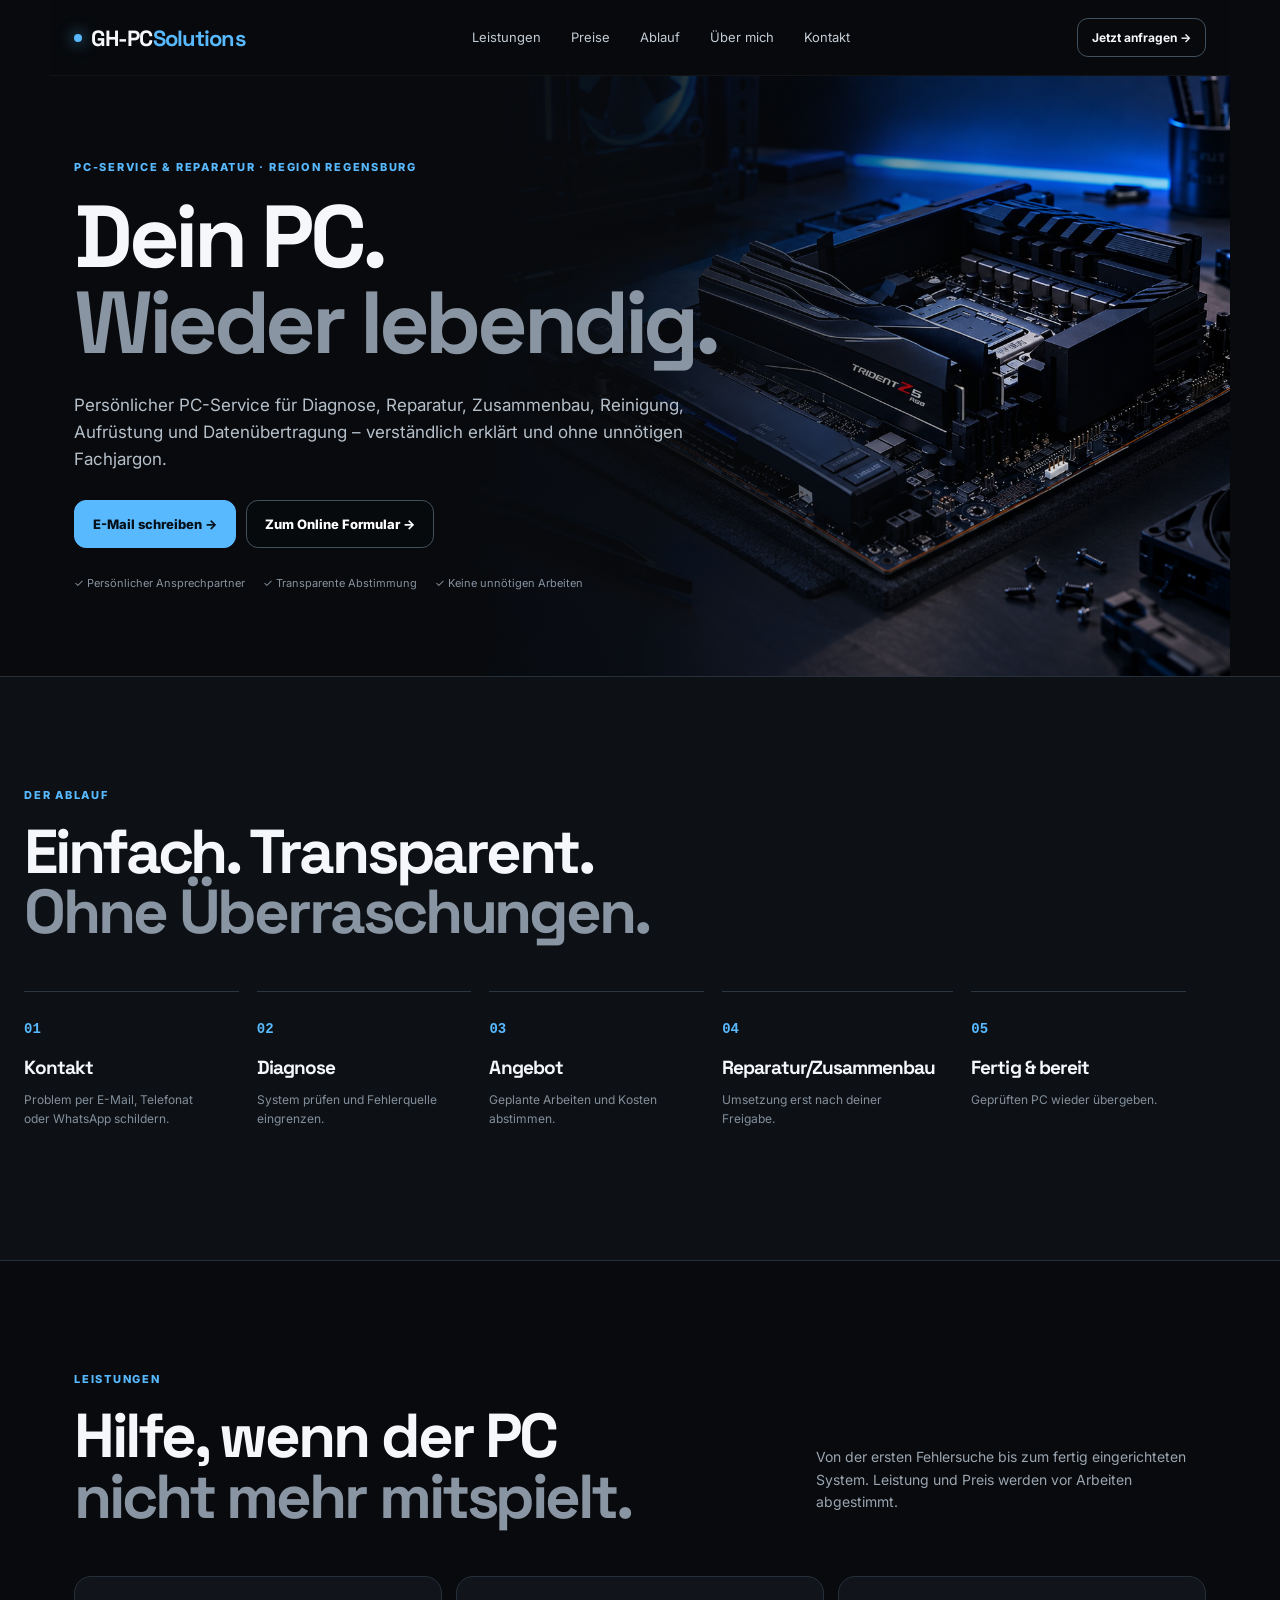
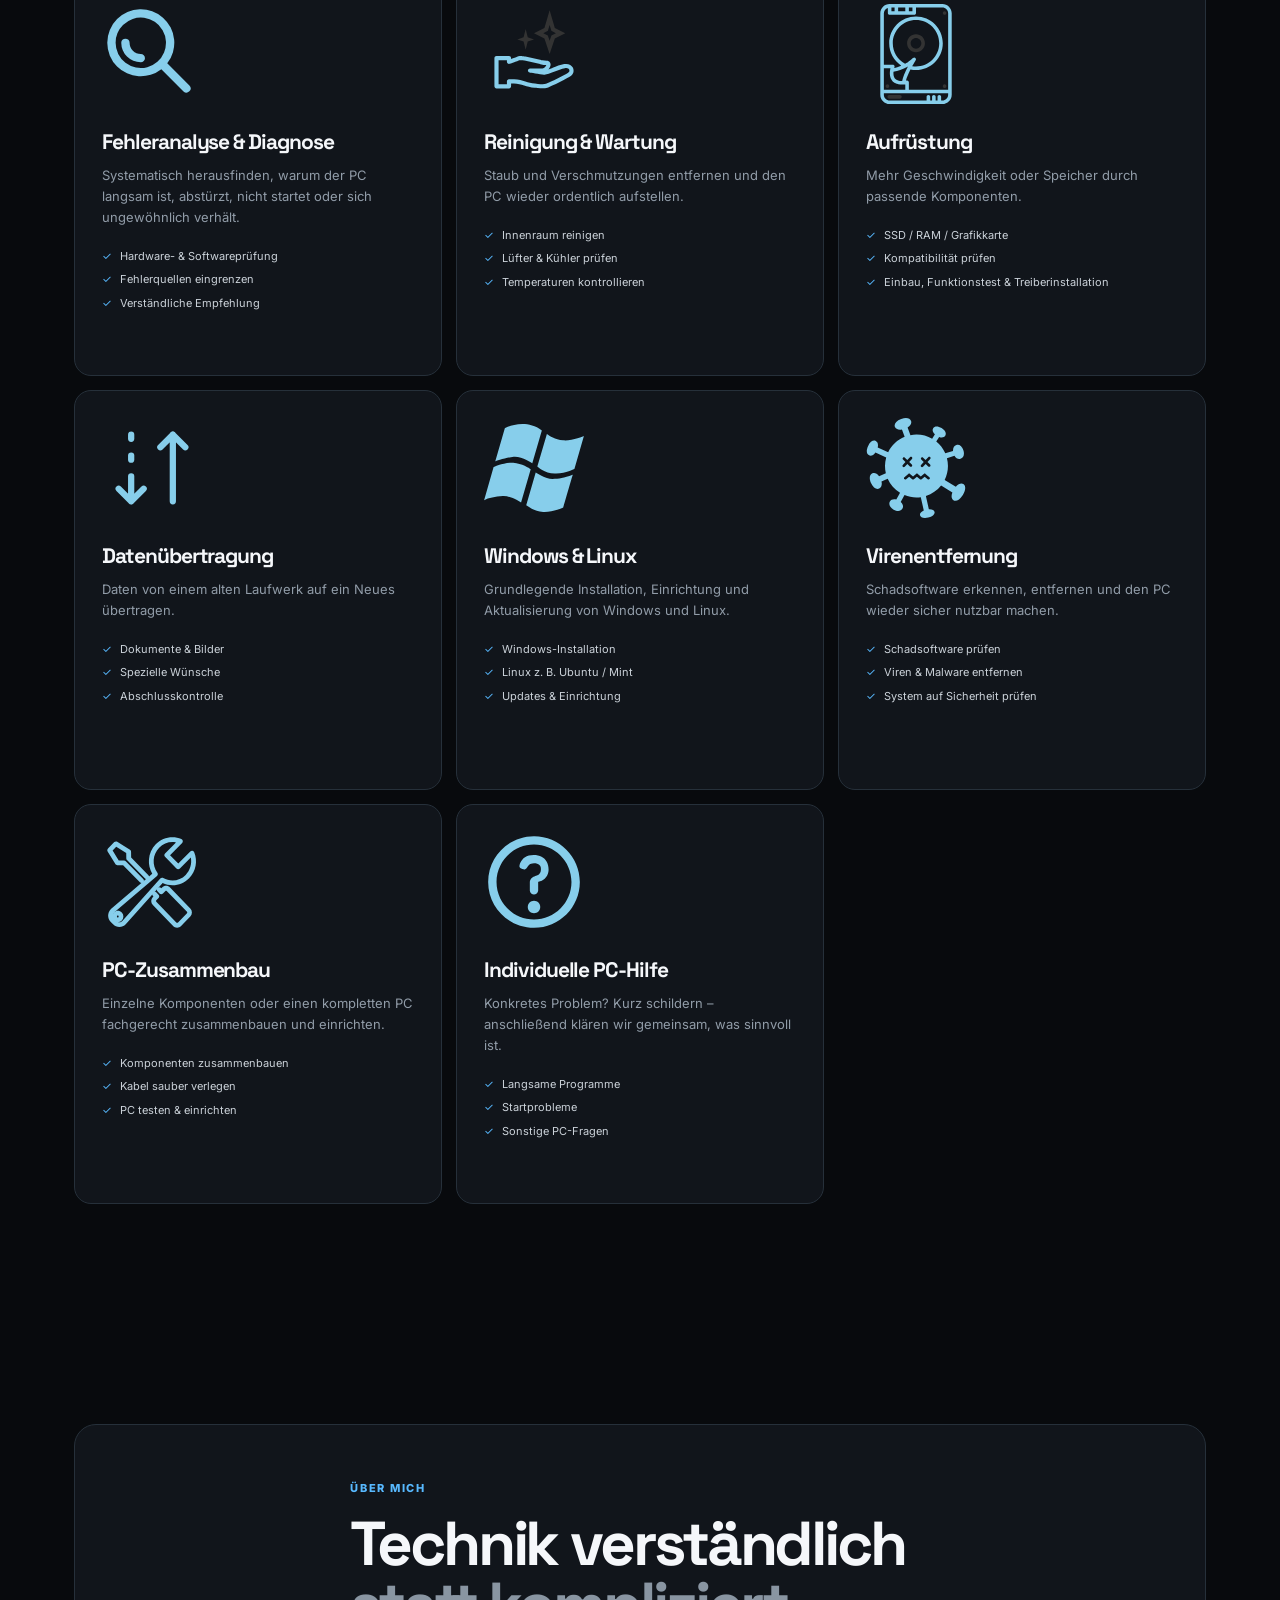
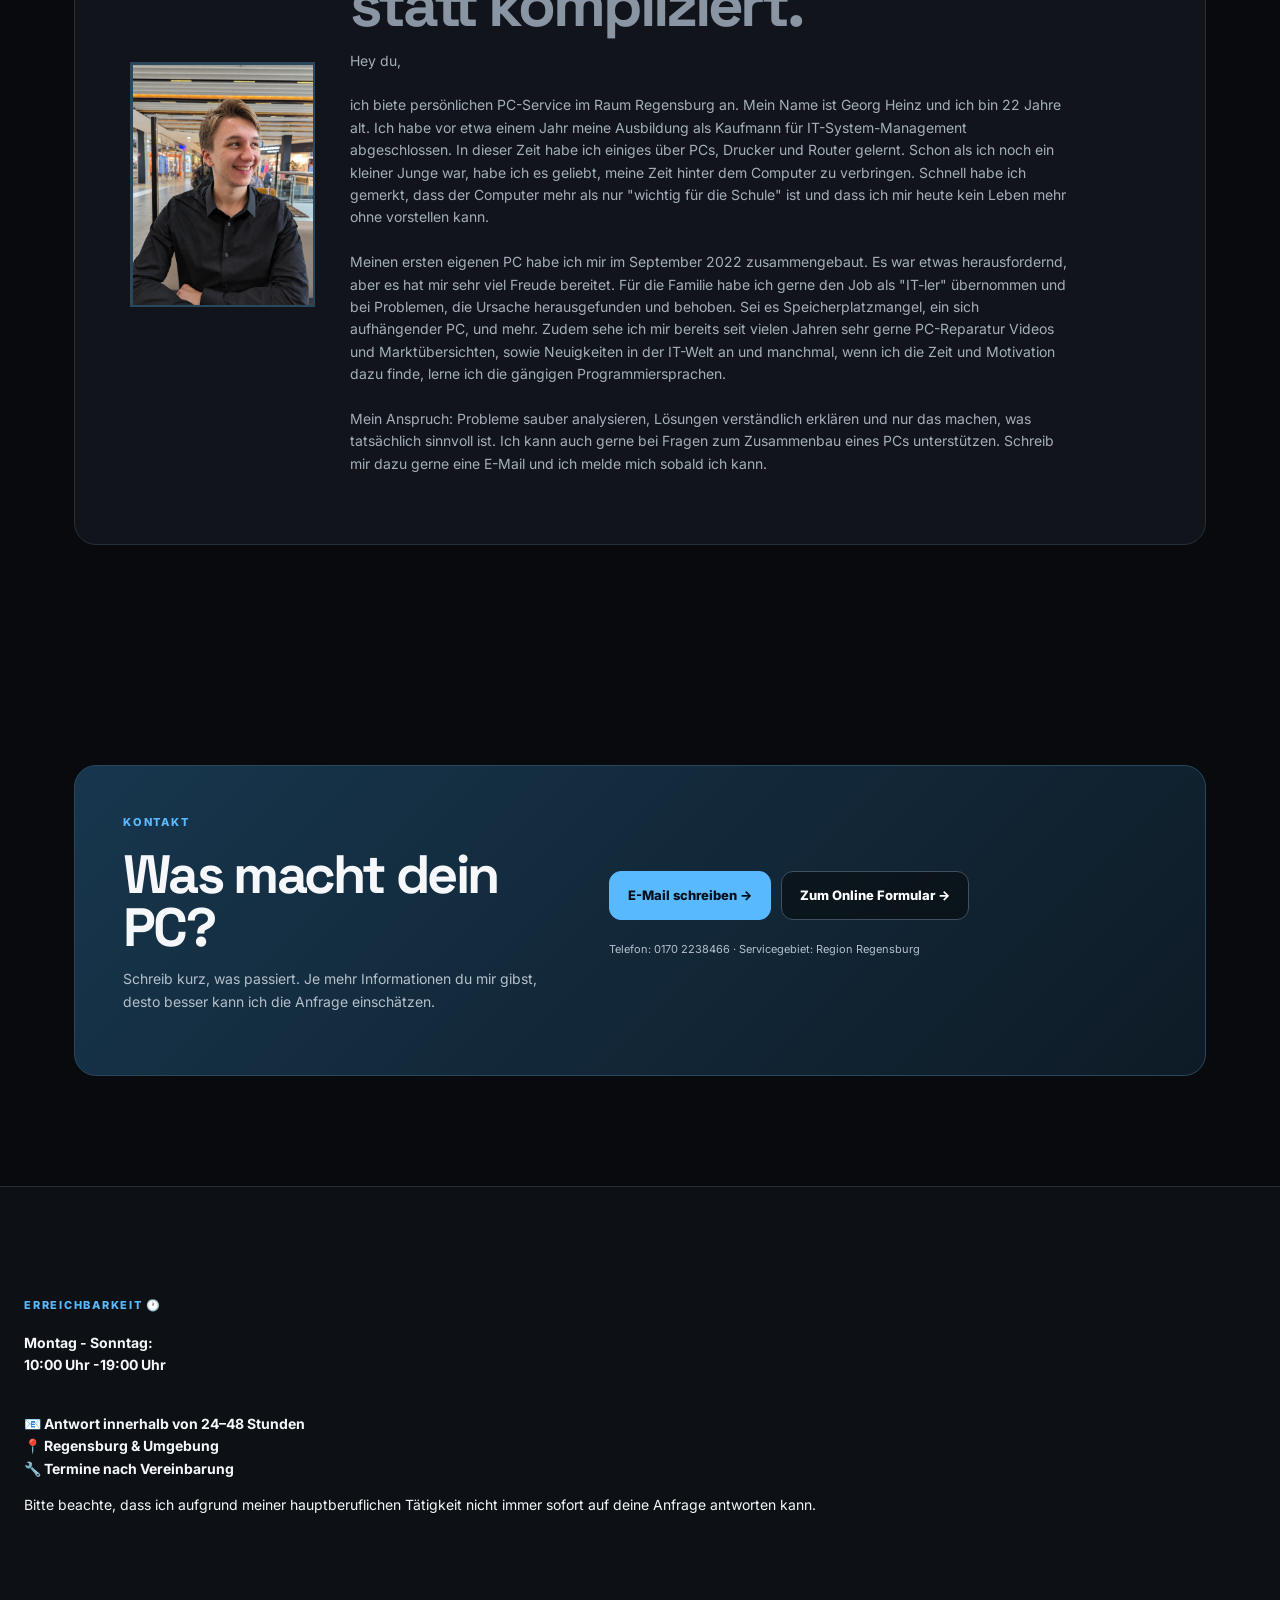
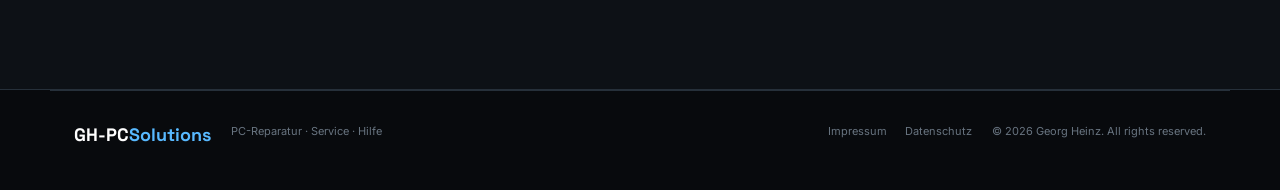
==== commit ad7cbbdd: "Add files via upload" ====
--- a/index.html
+++ b/index.html
@@ -387,7 +387,7 @@
     <section id="ueber-mich" class="section">
         <div class="aboutbox">
             <div class="avatar">
-                <img width="180px" height="240px" src="Foto.jpg" alt="Bild für die persönliche Vorstellung">
+                <img width="180px" height="240px" src="Foto.png" alt="Bild für die persönliche Vorstellung">
             </div>
 
             <div>
@@ -399,10 +399,21 @@
 
 	            <p>
                     Hey du,<br><br>
-	            	ich biete persönlichen PC-Service im Raum Regensburg an. Mein Name ist Georg Heinz und ich bin 22 Jahre alt. Schon als ich noch ein kleiner Junge war, habe ich es geliebt, meine Zeit hinter dem Computer zu verbringen. Schnell habe ich gemerkt, dass der Computer mehr als nur "wichtig für die Schule" ist und dass ich mir heute kein Leben mehr ohne vorstellen kann.
+	            	ich biete persönlichen PC-Service im Raum Regensburg an. Mein Name ist Georg Heinz und ich bin 22 Jahre alt. 
+                    Ich habe vor etwa einem Jahr meine Ausbildung als Kaufmann für IT-System-Management abgeschlossen. In dieser
+                    Zeit habe ich einiges über PCs, Drucker und Router gelernt. Schon als ich noch ein kleiner Junge war, habe 
+                    ich es geliebt, meine Zeit hinter dem Computer zu verbringen. Schnell habe ich gemerkt, dass der Computer 
+                    mehr als nur "wichtig für die Schule" ist und dass ich mir heute kein Leben mehr ohne vorstellen kann.
 	            	<br><br>
-                    Meinen aktuell neusten eigenen PC habe ich mir im September 2022 zusammengebaut. Es war etwas herausfordernd, aber es hat mir sehr viel Freude bereitet. Für die Familie habe ich gerne den Job als "IT-ler" übernommen und bei Problemen, die Ursache herausgefunden und behoben. Sei es Speicherplatzmangel, ein sich aufhängender PC, und mehr. Zudem sehe ich mir bereits seit vielen Jahren sehr gerne PC-Reparatur Videos und Marktübersichten, sowie Neuigkeiten in der IT-Welt an und manchmal, wenn ich die Zeit und Motivation dazu finde, lerne ich die gängigen Programmiersprachen. <br><br>
-	                Mein Anspruch: Probleme sauber analysieren, Lösungen verständlich erklären und nur das machen, was tatsächlich sinnvoll ist. Ich kann auch gerne bei Fragen zum Zusammenbau eines PCs unterstützen. Schreib mir dazu gerne eine E-Mail und ich melde mich sobald ich kann.
+                    Meinen ersten eigenen PC habe ich mir im September 2022 zusammengebaut. Es war etwas herausfordernd, aber es 
+                    hat mir sehr viel Freude bereitet. Für die Familie habe ich gerne den Job als "IT-ler" übernommen und bei 
+                    Problemen, die Ursache herausgefunden und behoben. Sei es Speicherplatzmangel, ein sich aufhängender PC, 
+                    und mehr. Zudem sehe ich mir bereits seit vielen Jahren sehr gerne PC-Reparatur Videos und Marktübersichten, 
+                    sowie Neuigkeiten in der IT-Welt an und manchmal, wenn ich die Zeit und Motivation dazu finde, lerne ich die 
+                    gängigen Programmiersprachen. <br><br>
+	                Mein Anspruch: Probleme sauber analysieren, Lösungen verständlich erklären und nur das machen, was tatsächlich sinnvoll ist. 
+                    Ich kann auch gerne bei Fragen zum Zusammenbau eines PCs unterstützen. Schreib mir dazu gerne eine E-Mail und 
+                    ich melde mich sobald ich kann.
                 </p>
             </div>
         </div>
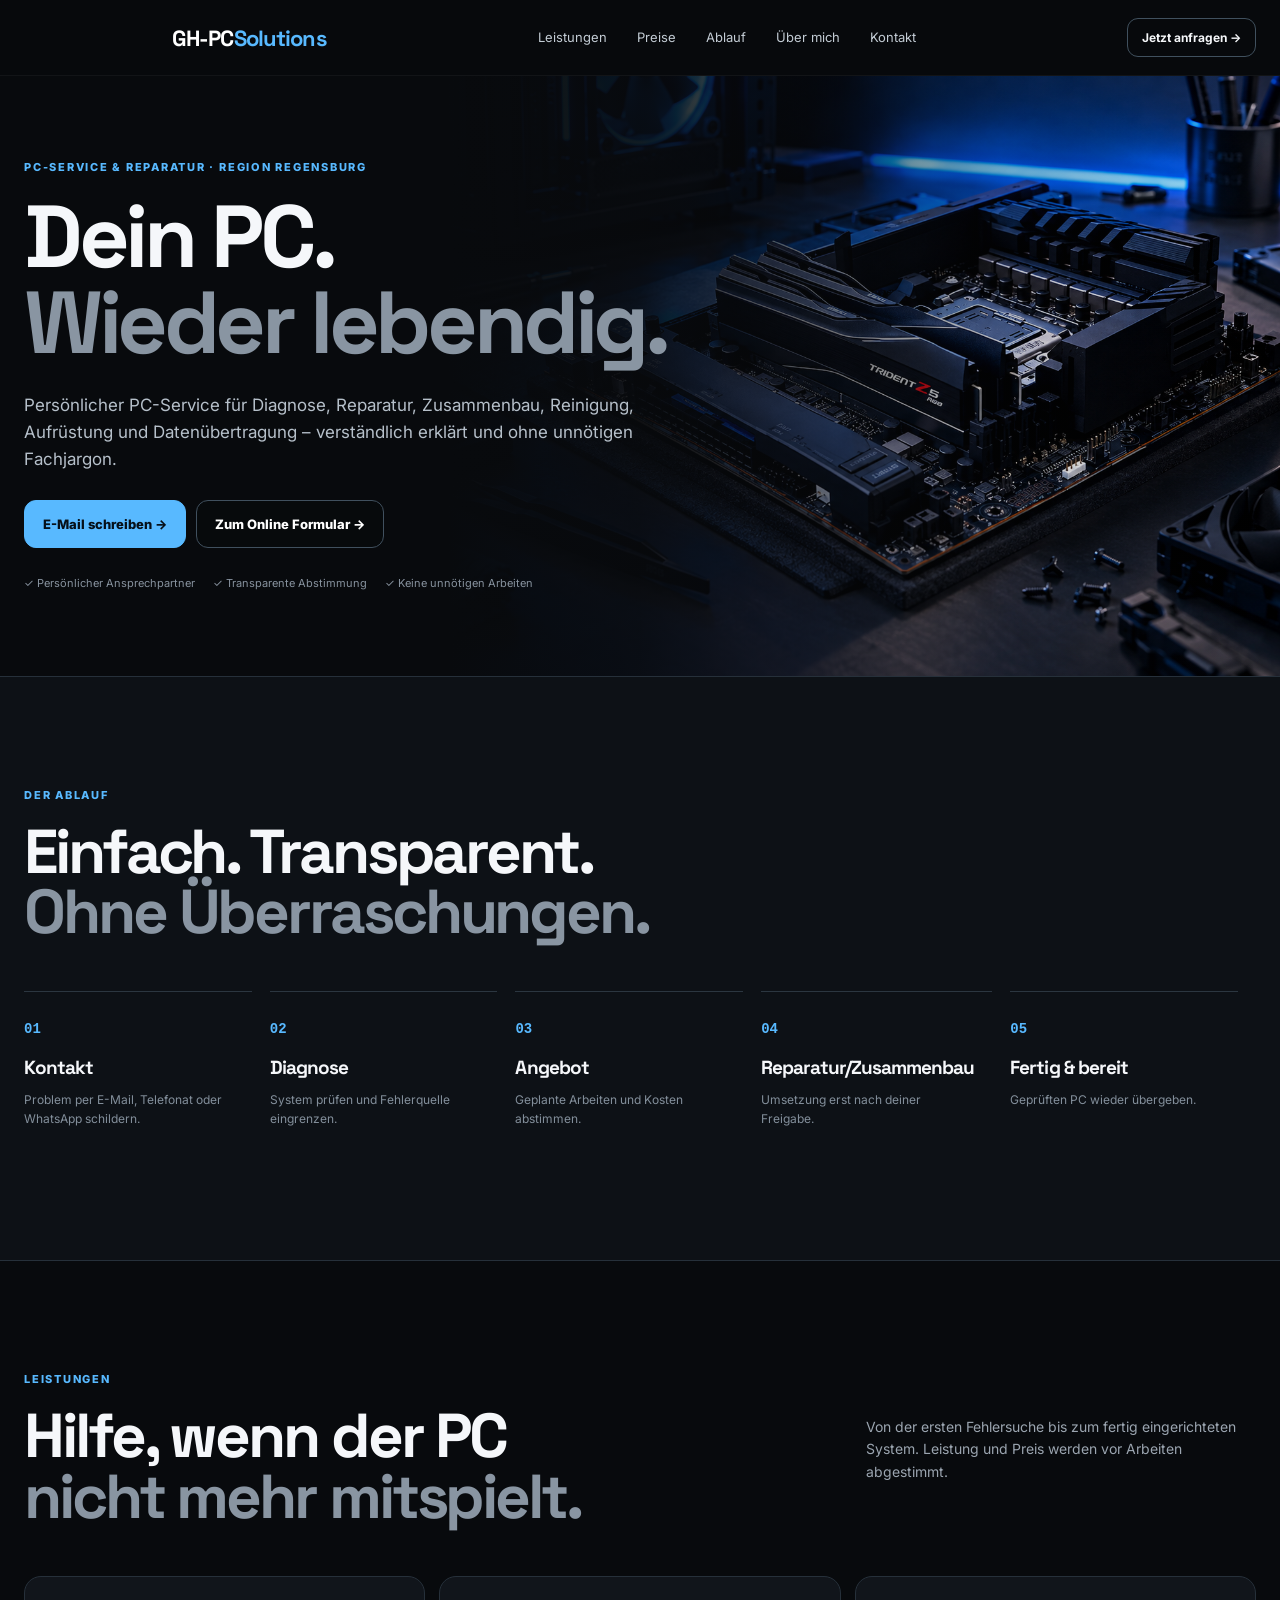
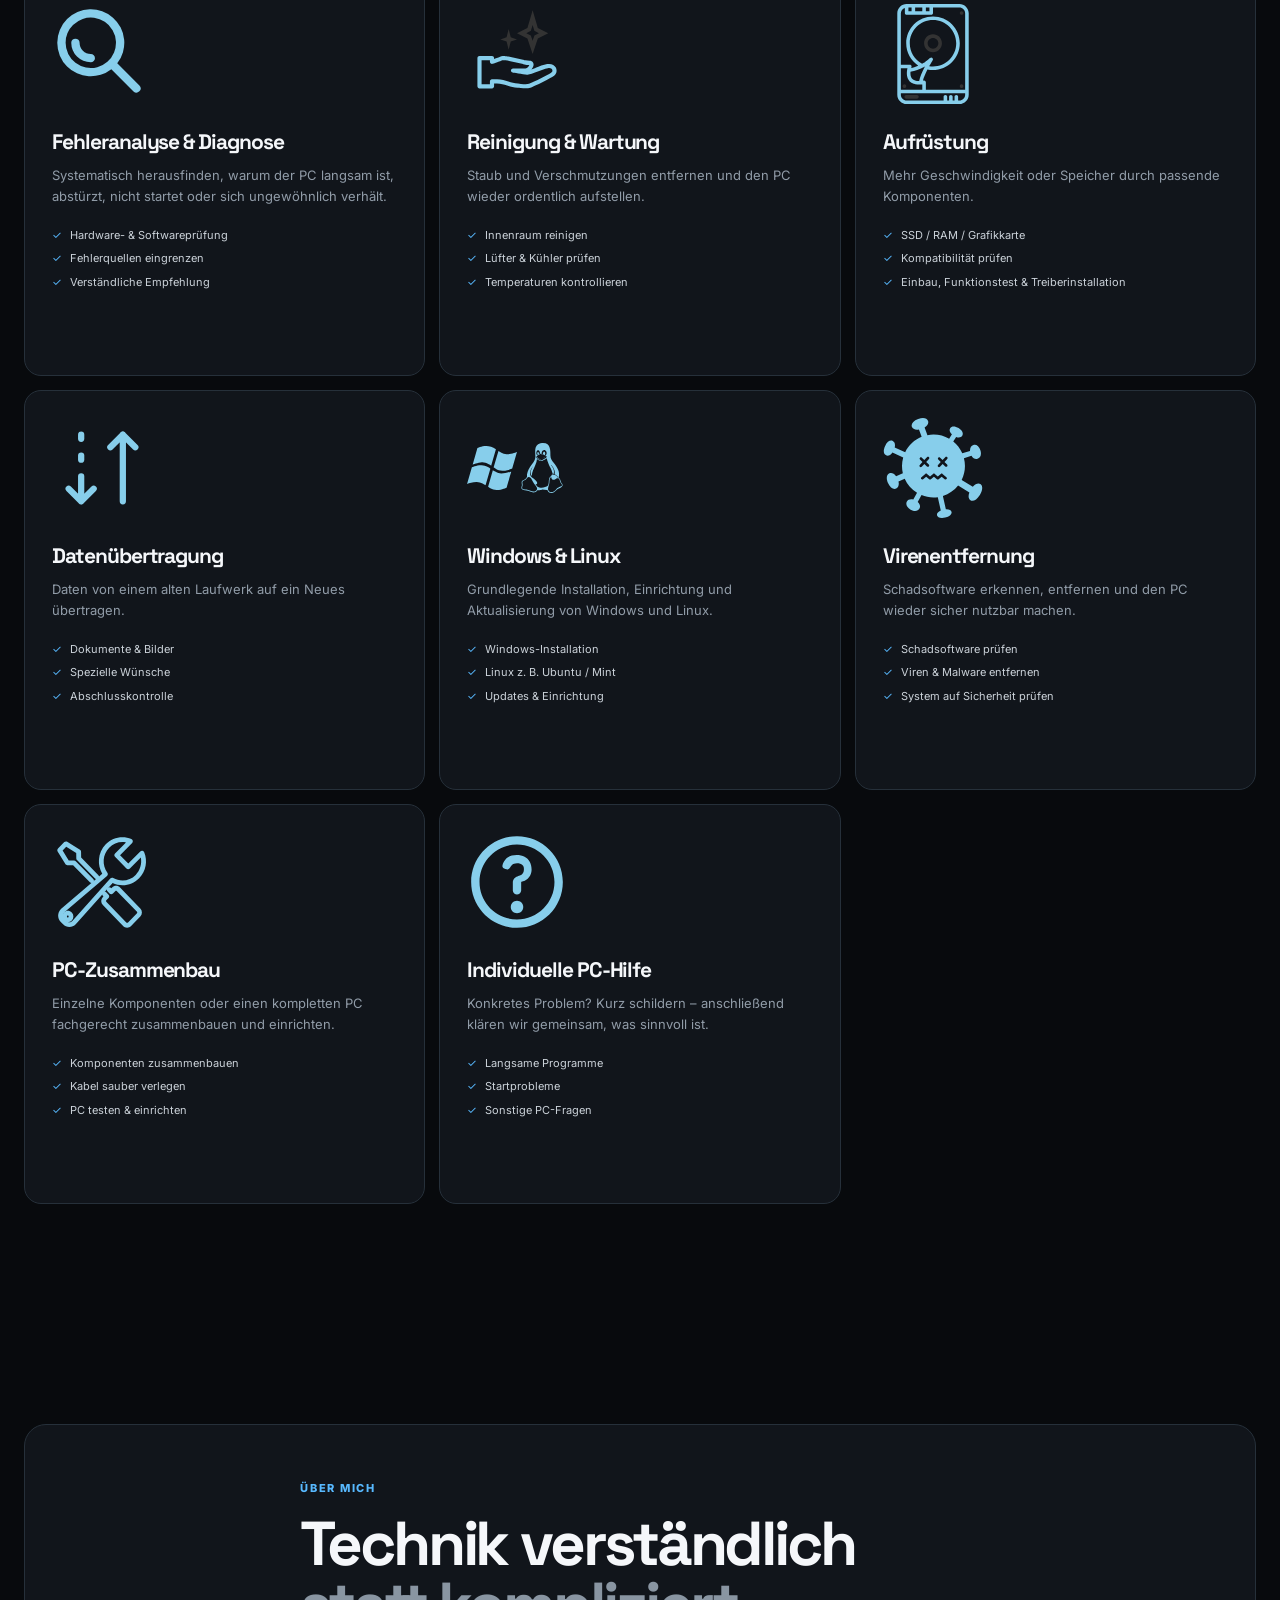
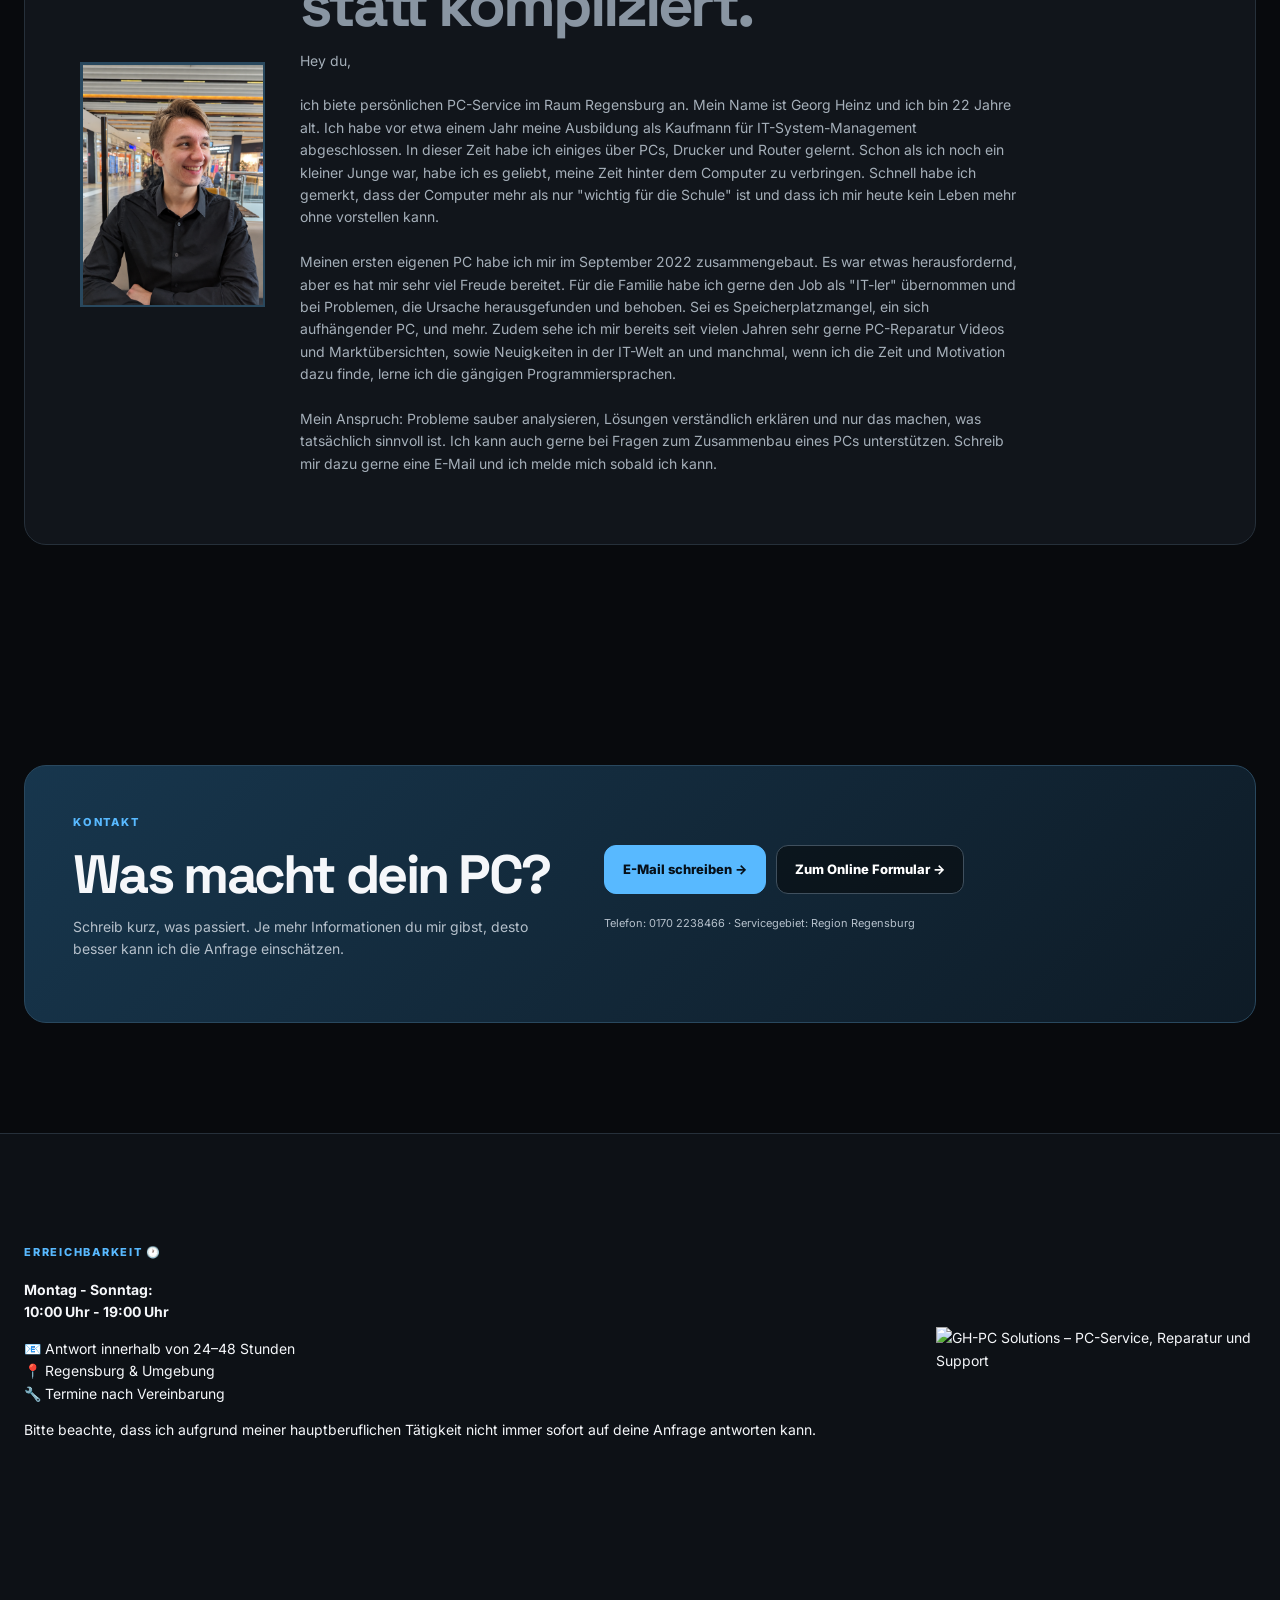
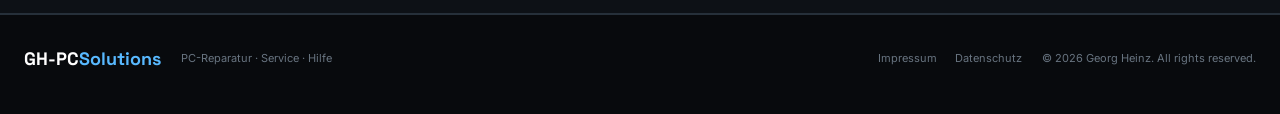
==== commit 6810ea54: "Finaler Release Der finale Release steht an. Stand 09.10.2026: - Logo hinzugefügt" ====
--- a/index.html
+++ b/index.html
@@ -10,22 +10,34 @@
 </head>
 
 <body>
-
-	<header class="nav">
-        <a class="brand" href="#home">
-            <i class="brand-dot"></i>GH-PC<span>Solutions</span>
-        </a>
-
-        <nav>
-            <a href="#leistungen">Leistungen</a>
-            <a href="preise.html">Preise</a>
-            <a href="#ablauf">Ablauf</a>
-            <a href="#ueber-mich">Über mich</a>
-            <a href="#kontakt">Kontakt</a>
-        </nav>
-
-        <a class="nav-cta" href="formular.html">Jetzt anfragen →</a>
-    </header>
+            <!-- Navigation -->
+<header class="nav">
+
+    <a class="brand" href="index.html"
+       aria-label="GH-PC Solutions – Startseite">
+
+        <img src="images/logo_small_transparent.png"
+             alt="logo">
+
+        <span class="brand-text">
+            GH-PC<span>Solutions</span>
+        </span>
+
+    </a>
+
+    <nav>
+        <a href="#leistungen">Leistungen</a>
+        <a href="./preise/index.html">Preise</a>
+        <a href="#ablauf">Ablauf</a>
+        <a href="#ueber-mich">Über mich</a>
+        <a href="#kontakt">Kontakt</a>
+    </nav>
+
+    <a class="nav-cta" href="./formular/index.html">
+        Jetzt anfragen →
+    </a>
+
+</header>
 
 	<section id="home" class="solutions">
         <div class="solutions-content">
@@ -46,7 +58,7 @@
                     E-Mail schreiben →
                 </a>
 
-                <a class="button ghost" href="formular.html">
+                <a class="button ghost" href="./formular/index.html">
                     Zum Online Formular →
                 </a>
             </div>
@@ -245,8 +257,9 @@
             </article>
 
             <article class="card">
-                <div class="icon">
-                    <svg fill="#87CEEB"  version="1.1" xmlns="http://www.w3.org/2000/svg" xmlns:xlink="http://www.w3.org/1999/xlink"  width="100px" height="100px" viewBox="0 0 512 512" xml:space="preserve">
+                <div class="icon"> 
+                    <!--Windows Icon-->
+                    <svg fill="#87CEEB" width="100px" height="100px" viewBox="0 0 512 512" xml:space="preserve">
                         <g id="7935ec95c421cee6d86eb22ecd13295e">
                             <path style="display: inline;" d="M106.669,52.438c0,0,102.123-55.525,189.491,11.392l-48.896,167.995
 		                        c0,0-54.756-37.67-95.361-33.602c-40.605,4.079-94.13,23.508-94.13,23.508L106.669,52.438z M0.5,420.566
@@ -258,6 +271,11 @@
 		                        L511.5,92.416c0,0-64.606,26.982-106.851,22.09C362.384,109.613,336.094,91.657,322.01,81.575z">
                             </path>
                         </g>
+                    </svg>
+                    
+                    <!--Linux Icon-->
+                    <svg fill="#87CEEB" width="100px" height="100px" viewBox="0 0 24 24" role="img">
+                        <path d="M12.504 0c-.155 0-.315.008-.48.021-4.226.333-3.105 4.807-3.17 6.298-.076 1.092-.3 1.953-1.05 3.02-.885 1.051-2.127 2.75-2.716 4.521-.278.832-.41 1.684-.287 2.489a.424.424 0 0 0-.11.135c-.26.268-.45.6-.663.839-.199.199-.485.267-.797.4-.313.136-.658.269-.864.68-.09.189-.136.394-.132.602 0 .199.027.4.055.536.058.399.116.728.04.97-.249.68-.28 1.145-.106 1.484.174.334.535.47.94.601.81.2 1.91.135 2.774.6.926.466 1.866.67 2.616.47.526-.116.97-.464 1.208-.946.587-.003 1.23-.269 2.26-.334.699-.058 1.574.267 2.577.2.025.134.063.198.114.333l.003.003c.391.778 1.113 1.132 1.884 1.071.771-.06 1.592-.536 2.257-1.306.631-.765 1.683-1.084 2.378-1.503.348-.199.629-.469.649-.853.023-.4-.2-.811-.714-1.376v-.097l-.003-.003c-.17-.2-.25-.535-.338-.926-.085-.401-.182-.786-.492-1.046h-.003c-.059-.054-.123-.067-.188-.135a.357.357 0 0 0-.19-.064c.431-1.278.264-2.55-.173-3.694-.533-1.41-1.465-2.638-2.175-3.483-.796-1.005-1.576-1.957-1.56-3.368.026-2.152.236-6.133-3.544-6.139zm.529 3.405h.013c.213 0 .396.062.584.198.19.135.33.332.438.533.105.259.158.459.166.724 0-.02.006-.04.006-.06v.105a.086.086 0 0 1-.004-.021l-.004-.024a1.807 1.807 0 0 1-.15.706.953.953 0 0 1-.213.335.71.71 0 0 0-.088-.042c-.104-.045-.198-.064-.284-.133a1.312 1.312 0 0 0-.22-.066c.05-.06.146-.133.183-.198.053-.128.082-.264.088-.402v-.02a1.21 1.21 0 0 0-.061-.4c-.045-.134-.101-.2-.183-.333-.084-.066-.167-.132-.267-.132h-.016c-.093 0-.176.03-.262.132a.8.8 0 0 0-.205.334 1.18 1.18 0 0 0-.09.4v.019c.002.089.008.179.02.267-.193-.067-.438-.135-.607-.202a1.635 1.635 0 0 1-.018-.2v-.02a1.772 1.772 0 0 1 .15-.768 1.08 1.08 0 0 1 .43-.533.985.985 0 0 1 .594-.2zm-2.962.059h.036c.142 0 .27.048.399.135.146.129.264.288.344.465.09.199.14.4.153.667v.004c.007.134.006.2-.002.266v.08c-.03.007-.056.018-.083.024-.152.055-.274.135-.393.2.012-.09.013-.18.003-.267v-.015c-.012-.133-.04-.2-.082-.333a.613.613 0 0 0-.166-.267.248.248 0 0 0-.183-.064h-.021c-.071.006-.13.04-.186.132a.552.552 0 0 0-.12.27.944.944 0 0 0-.023.33v.015c.012.135.037.2.08.334.046.134.098.2.166.268.01.009.02.018.034.024-.07.057-.117.07-.176.136a.304.304 0 0 1-.131.068 2.62 2.62 0 0 1-.275-.402 1.772 1.772 0 0 1-.155-.667 1.759 1.759 0 0 1 .08-.668 1.43 1.43 0 0 1 .283-.535c.128-.133.26-.2.418-.2zm1.37 1.706c.332 0 .733.065 1.216.399.293.2.523.269 1.052.468h.003c.255.136.405.266.478.399v-.131a.571.571 0 0 1 .016.47c-.123.31-.516.643-1.063.842v.002c-.268.135-.501.333-.775.465-.276.135-.588.292-1.012.267a1.139 1.139 0 0 1-.448-.067 3.566 3.566 0 0 1-.322-.198c-.195-.135-.363-.332-.612-.465v-.005h-.005c-.4-.246-.616-.512-.686-.71-.07-.268-.005-.47.193-.6.224-.135.38-.271.483-.336.104-.074.143-.102.176-.131h.002v-.003c.169-.202.436-.47.839-.601.139-.036.294-.065.466-.065zm2.8 2.142c.358 1.417 1.196 3.475 1.735 4.473.286.534.855 1.659 1.102 3.024.156-.005.33.018.513.064.646-1.671-.546-3.467-1.089-3.966-.22-.2-.232-.335-.123-.335.59.534 1.365 1.572 1.646 2.757.13.535.16 1.104.021 1.67.067.028.135.06.205.067 1.032.534 1.413.938 1.23 1.537v-.043c-.06-.003-.12 0-.18 0h-.016c.151-.467-.182-.825-1.065-1.224-.915-.4-1.646-.336-1.77.465-.008.043-.013.066-.018.135-.068.023-.139.053-.209.064-.43.268-.662.669-.793 1.187-.13.533-.17 1.156-.205 1.869v.003c-.02.334-.17.838-.319 1.35-1.5 1.072-3.58 1.538-5.348.334a2.645 2.645 0 0 0-.402-.533 1.45 1.45 0 0 0-.275-.333c.182 0 .338-.03.465-.067a.615.615 0 0 0 .314-.334c.108-.267 0-.697-.345-1.163-.345-.467-.931-.995-1.788-1.521-.63-.4-.986-.87-1.15-1.396-.165-.534-.143-1.085-.015-1.645.245-1.07.873-2.11 1.274-2.763.107-.065.037.135-.408.974-.396.751-1.14 2.497-.122 3.854a8.123 8.123 0 0 1 .647-2.876c.564-1.278 1.743-3.504 1.836-5.268.048.036.217.135.289.202.218.133.38.333.59.465.21.201.477.335.876.335.039.003.075.006.11.006.412 0 .73-.134.997-.268.29-.134.52-.334.74-.4h.005c.467-.135.835-.402 1.044-.7zm2.185 8.958c.037.6.343 1.245.882 1.377.588.134 1.434-.333 1.791-.765l.211-.01c.315-.007.577.01.847.268l.003.003c.208.199.305.53.391.876.085.4.154.78.409 1.066.486.527.645.906.636 1.14l.003-.007v.018l-.003-.012c-.015.262-.185.396-.498.595-.63.401-1.746.712-2.457 1.57-.618.737-1.37 1.14-2.036 1.191-.664.053-1.237-.2-1.574-.898l-.005-.003c-.21-.4-.12-1.025.056-1.69.176-.668.428-1.344.463-1.897.037-.714.076-1.335.195-1.814.12-.465.308-.797.641-.984l.045-.022zm-10.814.049h.01c.053 0 .105.005.157.014.376.055.706.333 1.023.752l.91 1.664.003.003c.243.533.754 1.064 1.189 1.637.434.598.77 1.131.729 1.57v.006c-.057.744-.48 1.148-1.125 1.294-.645.135-1.52.002-2.395-.464-.968-.536-2.118-.469-2.857-.602-.369-.066-.61-.2-.723-.4-.11-.2-.113-.602.123-1.23v-.004l.002-.003c.117-.334.03-.752-.027-1.118-.055-.401-.083-.71.043-.94.16-.334.396-.4.69-.533.294-.135.64-.202.915-.47h.002v-.002c.256-.268.445-.601.668-.838.19-.201.38-.336.663-.336zm7.159-9.074c-.435.201-.945.535-1.488.535-.542 0-.97-.267-1.28-.466-.154-.134-.28-.268-.373-.335-.164-.134-.144-.333-.074-.333.109.016.129.134.199.2.096.066.215.2.36.333.292.2.68.467 1.167.467.485 0 1.053-.267 1.398-.466.195-.135.445-.334.648-.467.156-.136.149-.267.279-.267.128.016.034.134-.147.332a8.097 8.097 0 0 1-.69.468zm-1.082-1.583V5.64c-.006-.02.013-.042.029-.05.074-.043.18-.027.26.004.063 0 .16.067.15.135-.006.049-.085.066-.135.066-.055 0-.092-.043-.141-.068-.052-.018-.146-.008-.163-.065zm-.551 0c-.02.058-.113.049-.166.066-.047.025-.086.068-.14.068-.05 0-.13-.02-.136-.068-.01-.066.088-.133.15-.133.08-.031.184-.047.259-.005.019.009.036.03.03.05v.02h.003z"/>
                     </svg>
                 </div>
 
@@ -432,11 +450,11 @@
             </div>
 
             <div class="contact-actions">
-                <a class="button primary" href="mailto:kontakt@gh-pc-solutions.de@?subject=PC-Service%20Anfrage">
+                <a class="button primary" href="mailto:kontakt@gh-pc-solutions.de?subject=PC-Service%20Anfrage">
                     E-Mail schreiben →
                 </a>
 
-                <a class="button ghost" href="formular.html">
+                <a class="button ghost" href="./formular/index.html">
                     Zum Online Formular →
                 </a>
 
@@ -448,40 +466,54 @@
     </section>
 
 
+
     <section id="oeffnungszeiten" class="section dark">
         <div class="section-head">
+
             <div>
                 <div class="eyebrow">Erreichbarkeit 🕐</div>
 
                 <p>
                     <b>
                         Montag - Sonntag:<br>
-                        10:00 Uhr -19:00 Uhr<br><br>
-                    
-                    <p>
-                        📧 Antwort innerhalb von 24–48 Stunden<br>
-                        📍 Regensburg & Umgebung<br>
-                        🔧 Termine nach Vereinbarung<br>
-                    </p>
+                        10:00 Uhr - 19:00 Uhr
                     </b>
-                    <p>
-                        Bitte beachte, dass ich aufgrund meiner hauptberuflichen Tätigkeit nicht immer sofort auf deine Anfrage antworten kann.
-                    </p>
-                </p>
-            </div>
+                </p>
+
+                <p>
+                    📧 Antwort innerhalb von 24–48 Stunden<br>
+                    📍 Regensburg & Umgebung<br>
+                    🔧 Termine nach Vereinbarung
+                </p>
+
+                <p>
+                    Bitte beachte, dass ich aufgrund meiner
+                    hauptberuflichen Tätigkeit nicht immer sofort
+                    auf deine Anfrage antworten kann.
+                </p>
+            </div>
+
+            <div class="availability-logo">
+                <img src="images/logo_large_transparent.png"
+                     alt="GH-PC Solutions – PC-Service, Reparatur und Support">
+            </div>
+
         </div>
     </section>
+
 
     <footer>
         <div class="footer-brand">
             GH-PC<span>Solutions</span>
         </div>
 
-        <div>PC-Reparatur · Service · Hilfe</div>
+        <div>
+            PC-Reparatur · Service · Hilfe
+        </div>
 
         <div class="footer-links">
-            <a href="impressum.html">Impressum</a>
-            <a href="datenschutz.html">Datenschutz</a>
+            <a href="./impressum/index.html">Impressum</a>
+            <a href="./datenschutz/index.html">Datenschutz</a>
         </div>
 
         <div>
--- a/style.css
+++ b/style.css
@@ -20,7 +20,7 @@
     --text: #f5f7fa;
     --muted: #9ba5b0;
     --a: #58b9ff;
-    --max: 1180px;
+    --max: 1400px;
 }
 
 
@@ -70,14 +70,24 @@
 
 
 .brand {
+    display: inline-flex;
+    align-items: center;
+    gap: 8px;
     font: 700 22px 'Space Grotesk';
     letter-spacing: -0.04em;
-    display: inline-flex;
-    align-items: center;
-}
-
-
-.brand span {
+    color: #fff;
+    text-decoration: none;
+    flex-shrink: 0;
+}
+
+.brand img {
+    display: block;
+    width: 140px;
+    height: 140px;
+    object-fit: contain;
+}
+
+.brand-text span {
     color: var(--a);
 }
 
@@ -308,9 +318,11 @@
 .section-head {
     display: flex;
     justify-content: space-between;
-    align-items: end;
+    align-items: center;
     gap: 40px;
     margin-bottom: 48px;
+    width: 100%;
+    box-sizing: border-box;
 }
 
 
@@ -414,6 +426,10 @@
 
 .dark > * {
     max-width: var(--max);
+    width: 100%;
+    margin-left: auto;
+    margin-right: auto;
+    box-sizing: border-box;
 }
 
 
@@ -538,30 +554,61 @@
     border-top: 1px solid var(--line);
     padding: 32px 24px 45px;
     display: flex;
+    align-items: center;
     gap: 20px;
     flex-wrap: wrap;
     color: #687480;
     font-size: 11px;
 }
 
-
 .footer-brand {
     font: 700 18px 'Space Grotesk';
     color: #fff;
 }
 
-
 .footer-brand span {
     color: var(--a);
 }
-
 
 .footer-links {
     margin-left: auto;
     display: flex;
+    align-items: center;
     gap: 18px;
 }
 
+
+.availability-logo {
+    display: flex;
+    justify-content: flex-end;
+    align-items: center;
+    flex: 0 0 320px;
+}
+
+.availability-logo img {
+    display: block;
+    width: 100%;
+    max-width: 100%;
+    height: auto;
+}
+
+
+/* =========================
+   Für kleinere Bildschirme
+   ========================= */
+@media (max-width: 600px) {
+    .section-head {
+        flex-direction: column;
+        align-items: flex-start;
+    }
+
+    .availability-logo {
+        flex-basis: auto;
+        width: 220px;
+        max-width: 100%;
+        align-self: center;
+    }
+}
 
 /* =========================
    Form
@@ -705,6 +752,186 @@
 }
 
 
+/* =========================================
+   PREISSEITE
+   ========================================= */
+
+        .price-page {
+            min-height: 100vh;
+        }
+
+        .price-solutions {
+            max-width: 900px;
+            margin: 0 auto;
+            padding: 90px 00px 50px;
+        }
+
+        .price-solutions h1 {
+            margin-bottom: 20px;
+        }
+
+        .price-solutions .intro {
+            max-width: 700px;
+            font-size: 1.08rem;
+            line-height: 1.7;
+            opacity: 0.8;
+        }
+
+
+        /* Preis-Karten */
+
+        .price-grid {
+            max-width: 1100px;
+            margin: 0 auto;
+            padding: 20px 24px 80px;
+
+            display: grid;
+            grid-template-columns: repeat(2, minmax(0, 1fr));
+            gap: 18px;
+        }
+
+        .price-card {
+            padding: 28px;
+            border-radius: 18px;
+
+            border: 1px solid rgba(70, 130, 220, 0.16);
+            background: rgba(255, 255, 255, 0.035);
+
+            transition:
+                transform 0.2s ease,
+                border-color 0.2s ease;
+        }
+
+        .price-card:hover {
+            transform: translateY(-3px);
+            border-color: rgba(70, 130, 220, 0.35);
+        }
+
+        .price-card-header {
+            display: flex;
+            align-items: flex-start;
+            justify-content: space-between;
+            gap: 20px;
+            margin-bottom: 14px;
+        }
+
+        .price-card h2 {
+            margin: 0;
+            font-size: 1.15rem;
+        }
+
+        .price {
+            white-space: nowrap;
+            font-size: 1.35rem;
+            font-weight: 700;
+        }
+
+        .price-card p {
+            margin: 0;
+            line-height: 1.65;
+            opacity: 0.75;
+        }
+
+        .price-card small {
+            display: block;
+            margin-top: 12px;
+            line-height: 1.5;
+            opacity: 0.6;
+        }
+
+
+        /* Hervorgehobene Karte */
+
+        .price-card.featured {
+            border-color: rgba(70, 130, 220, 0.4);
+            background: rgba(70, 130, 220, 0.07);
+        }
+
+
+        /* Hinweise */
+
+        .price-info {
+            max-width: 900px;
+            margin: 0 auto;
+            padding: 0 24px 80px;
+        }
+
+        .price-info-box {
+            padding: 30px;
+            border-radius: 18px;
+
+            background: rgba(255, 255, 255, 0.035);
+            border: 1px solid rgba(70, 130, 220, 0.16);
+        }
+
+        .price-info-box h2 {
+            margin-top: 0;
+        }
+
+        .price-info-box p {
+            line-height: 1.7;
+            opacity: 0.8;
+        }
+
+        .price-info-box ul {
+            margin: 20px 0;
+            padding-left: 22px;
+        }
+
+        .price-info-box li {
+            margin-bottom: 10px;
+            line-height: 1.6;
+            opacity: 0.8;
+        }
+
+
+        /* CTA */
+
+        .price-cta {
+            max-width: 900px;
+            margin: 0 auto;
+            padding: 0 24px 100px;
+            text-align: center;
+        }
+
+        .price-cta h2 {
+            margin-bottom: 12px;
+        }
+
+        .price-cta p {
+            max-width: 650px;
+            margin: 0 auto 25px;
+            line-height: 1.7;
+            opacity: 0.75;
+        }
+
+
+        /* Mobile */
+
+        @media (max-width: 700px) {
+
+            .price-solutions {
+                padding-top: 60px;
+            }
+
+            .price-grid {
+                grid-template-columns: 1fr;
+                padding-bottom: 60px;
+            }
+
+            .price-card-header {
+                flex-direction: column;
+                gap: 8px;
+            }
+
+            .price-info,
+            .price-cta {
+                padding-left: 20px;
+                padding-right: 20px;
+            }
+        }
+
+
 /* =========================
    Responsive – Tablet
    ========================= */
@@ -787,7 +1014,11 @@
 
 
     .section-head {
-        display: block;
+        display: flex;
+        justify-content: space-between;
+        align-items: flex-start;
+        gap: 40px;
+        width: 100%;
     }
 
 
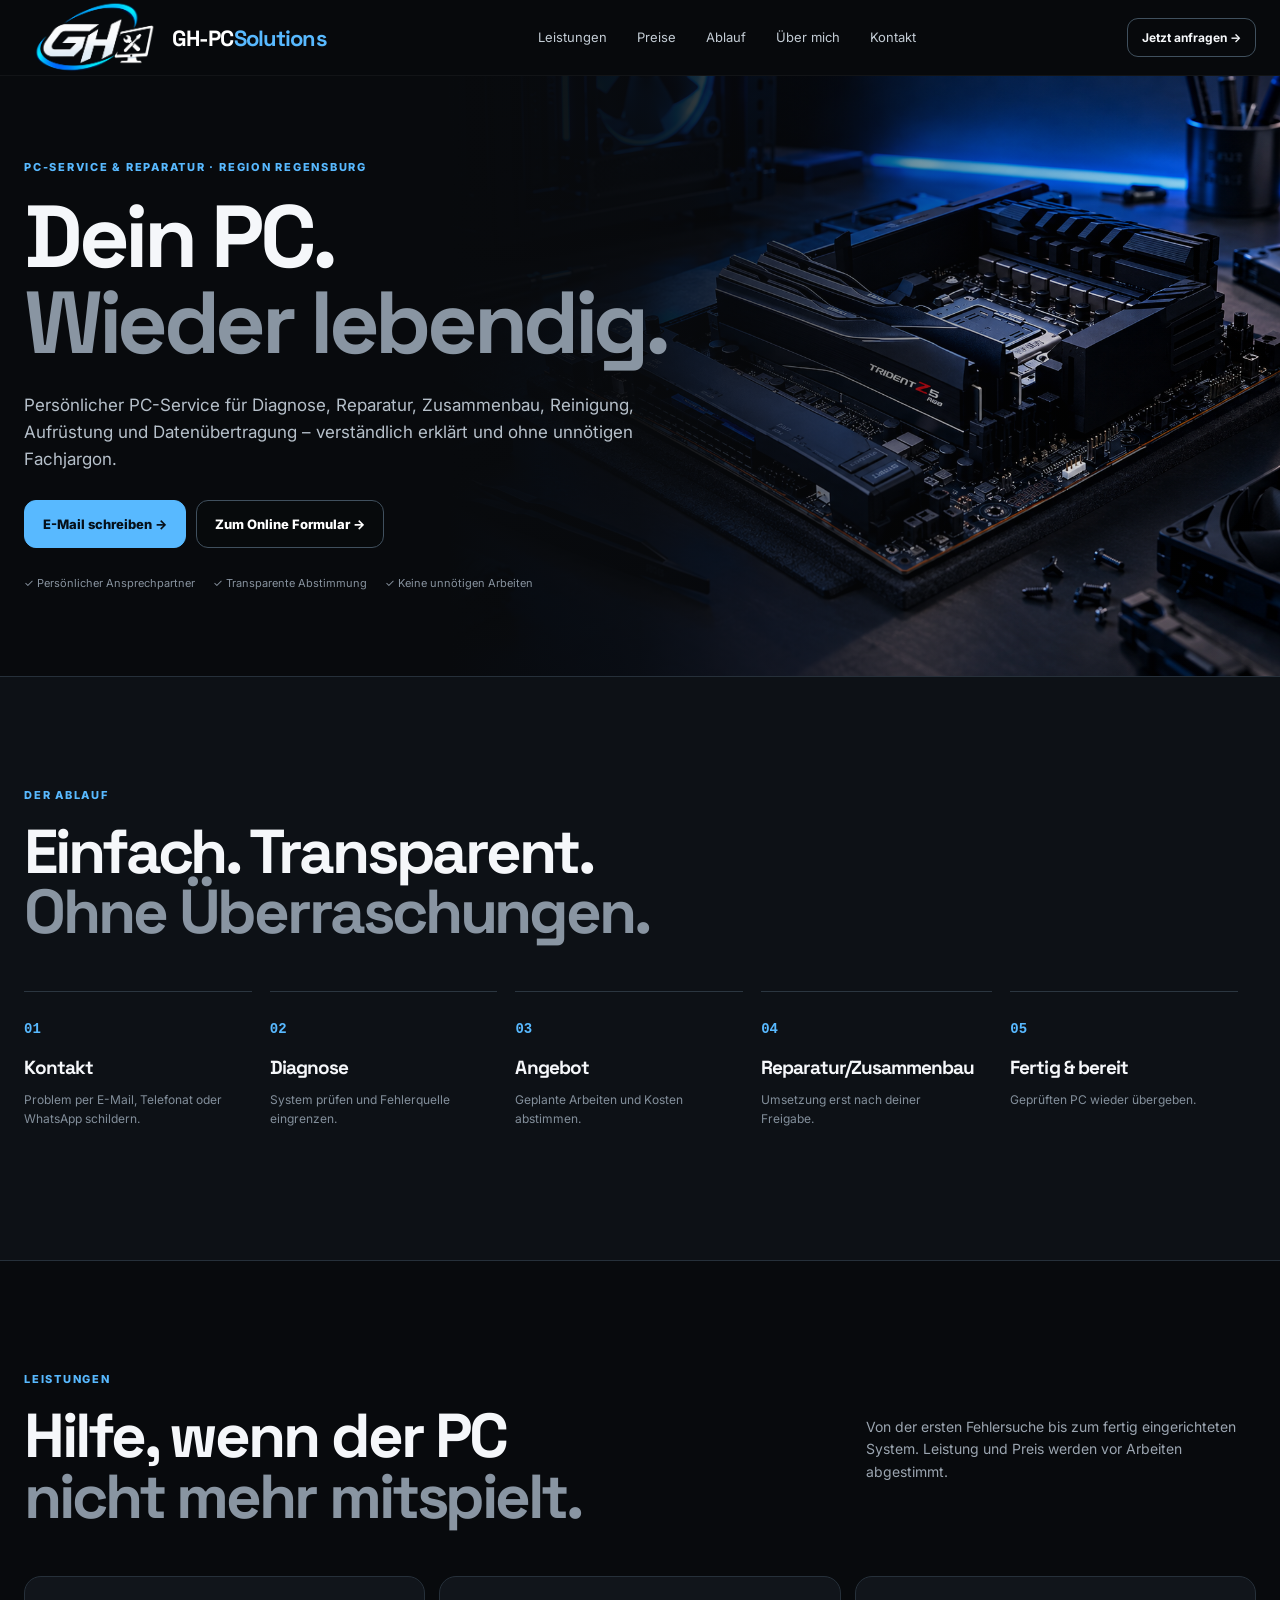
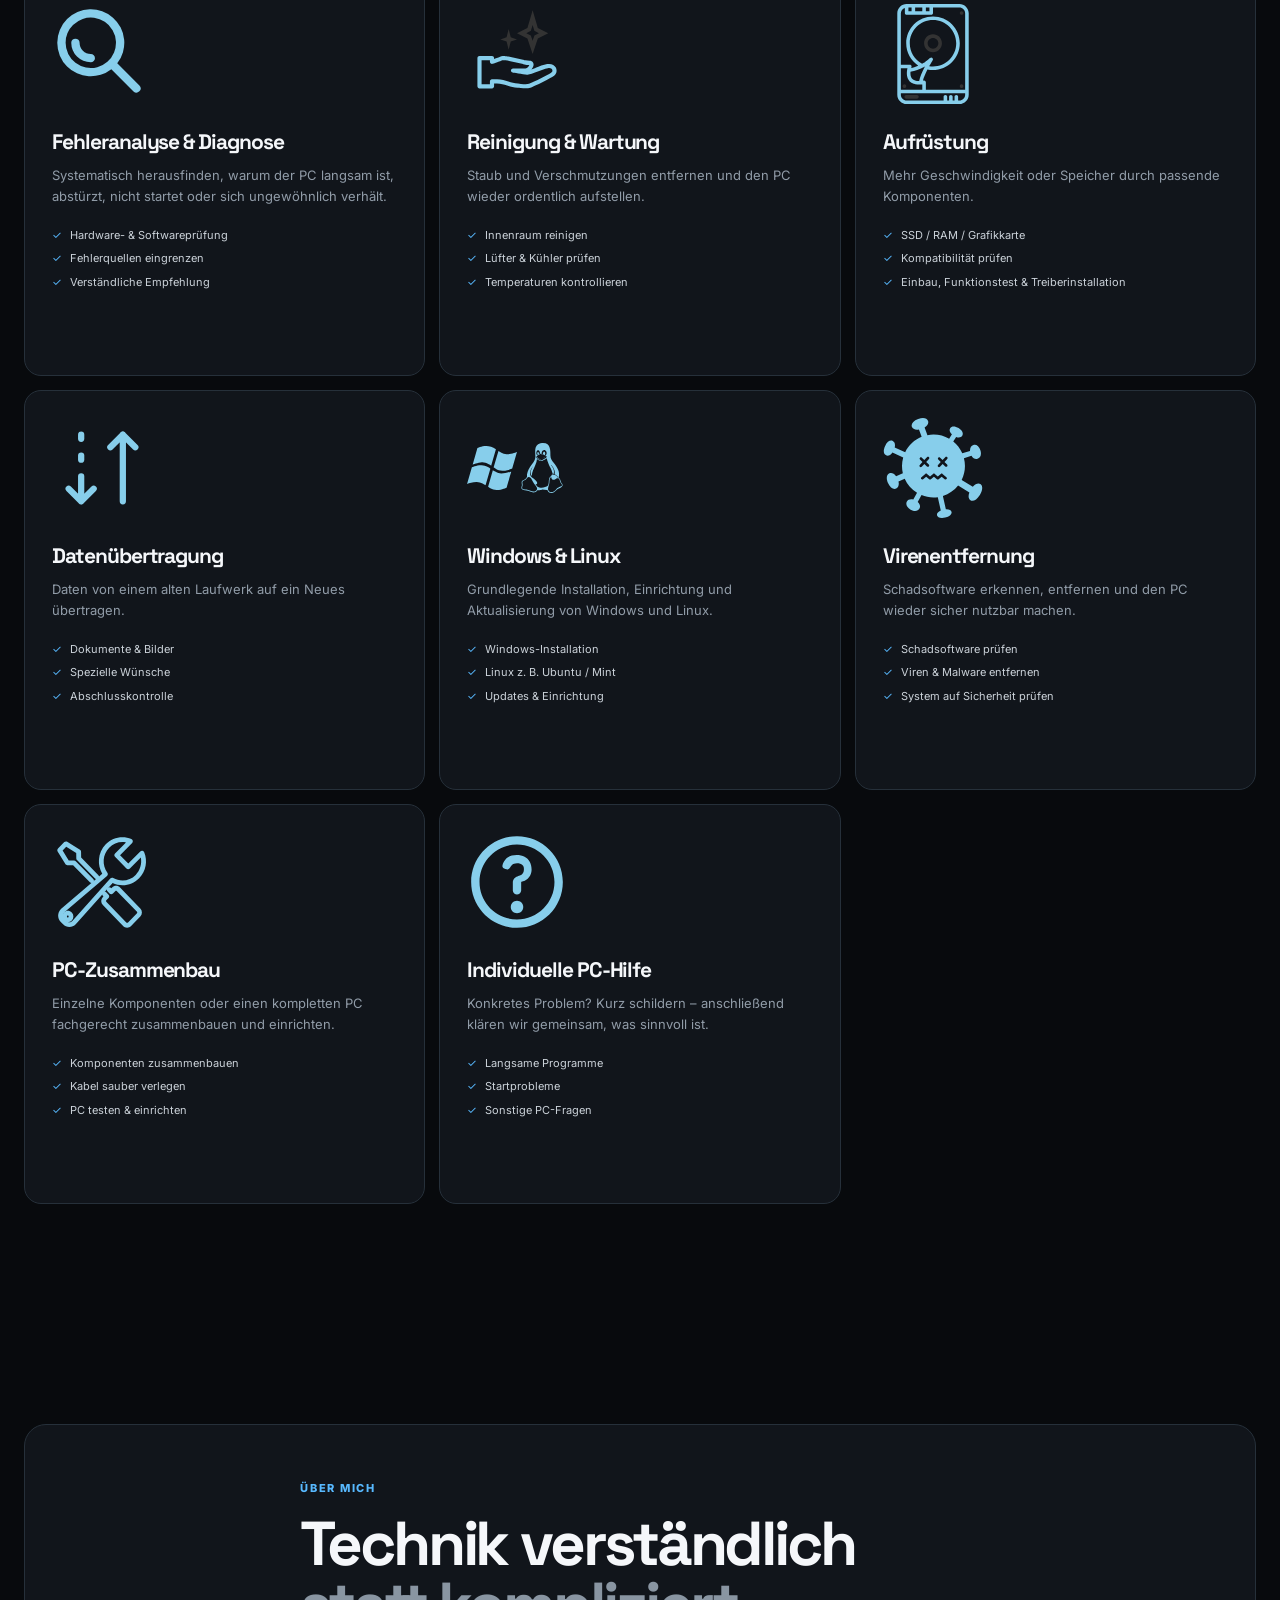
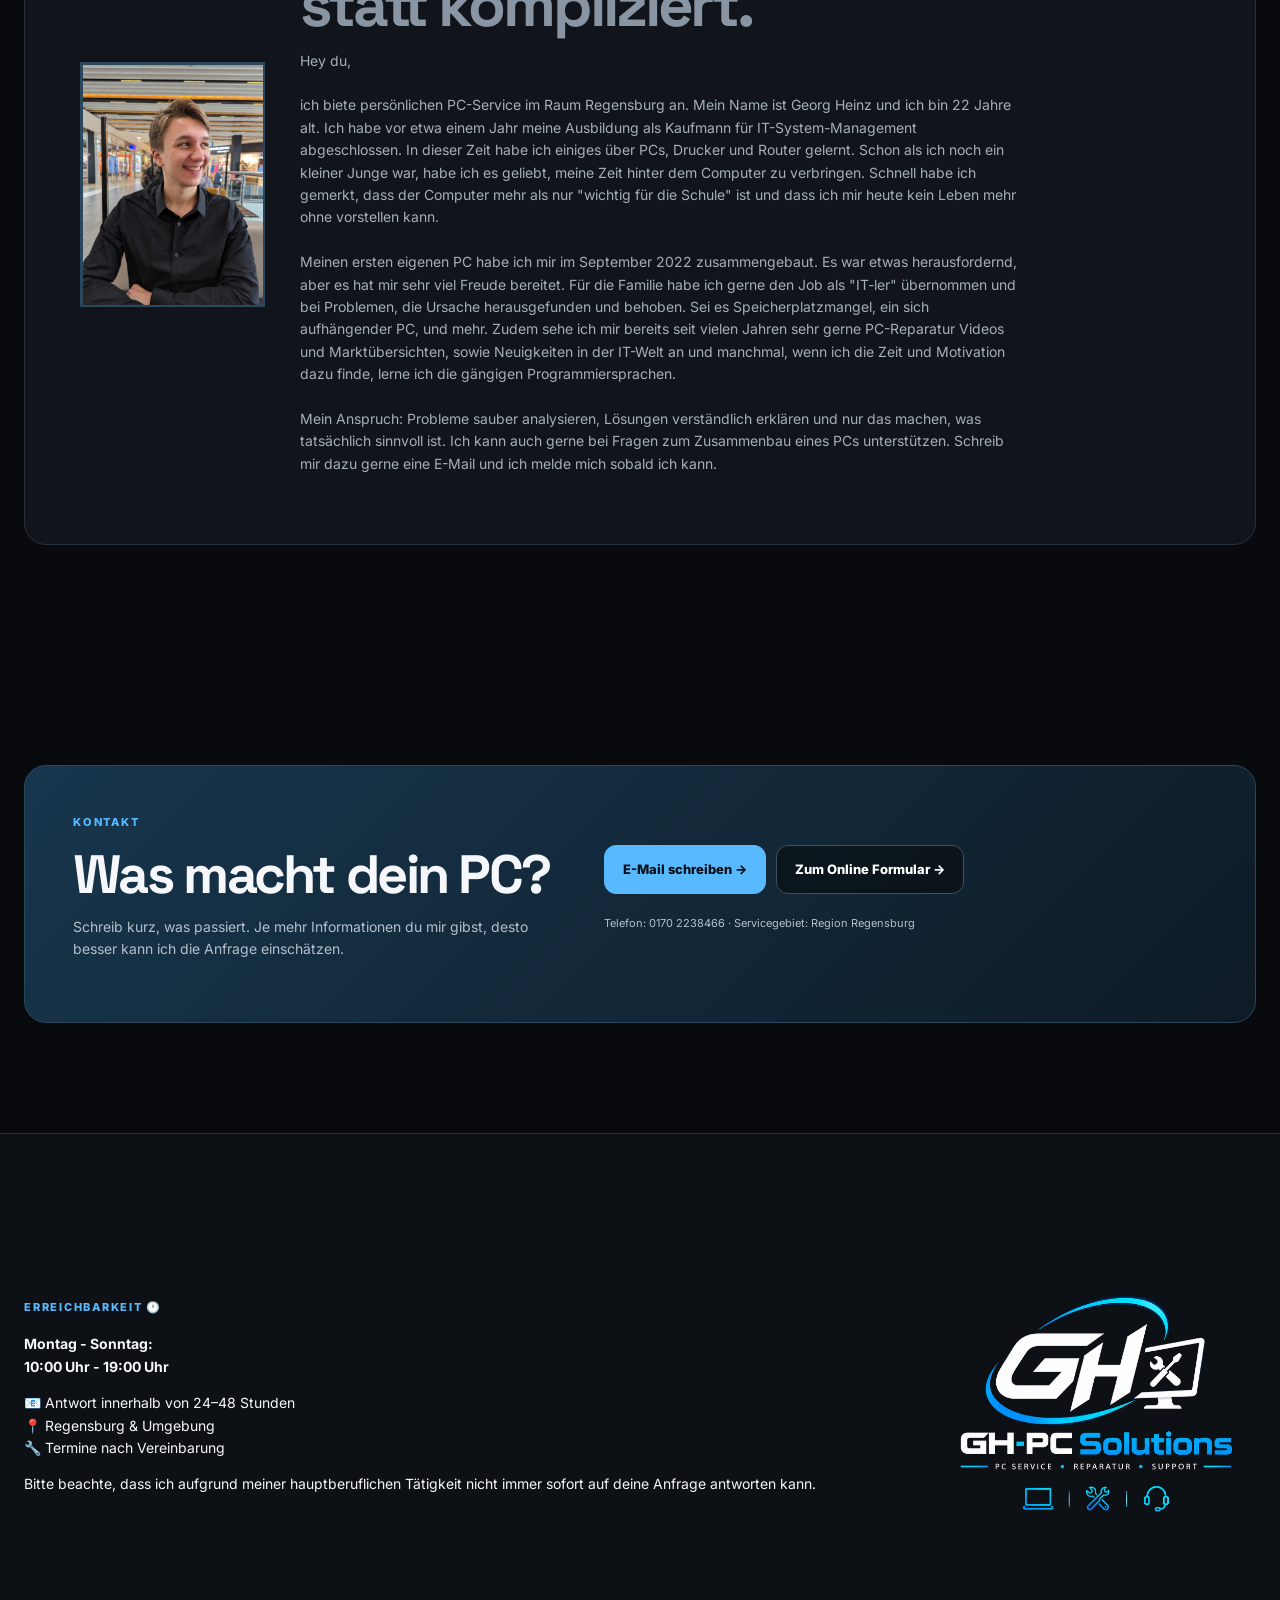
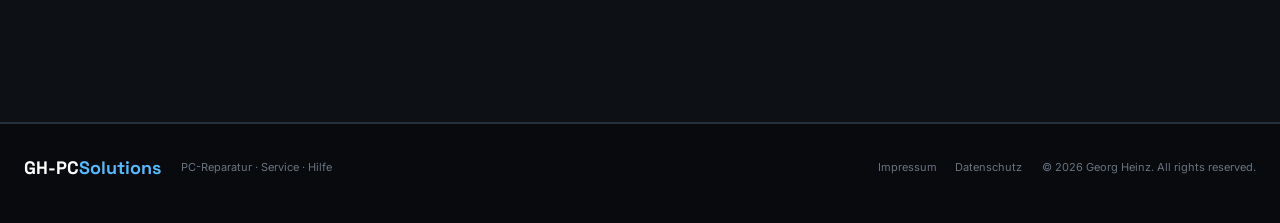
==== commit 19e0216e: "Fix logo image path in index.html" ====
--- a/index.html
+++ b/index.html
@@ -16,7 +16,7 @@
     <a class="brand" href="index.html"
        aria-label="GH-PC Solutions – Startseite">
 
-        <img src="images/logo_small_transparent.png"
+        <img src="./images/logo_small_transparent.png"
              alt="logo">
 
         <span class="brand-text">
@@ -523,4 +523,4 @@
 
 </body>
 
-</html>+</html>
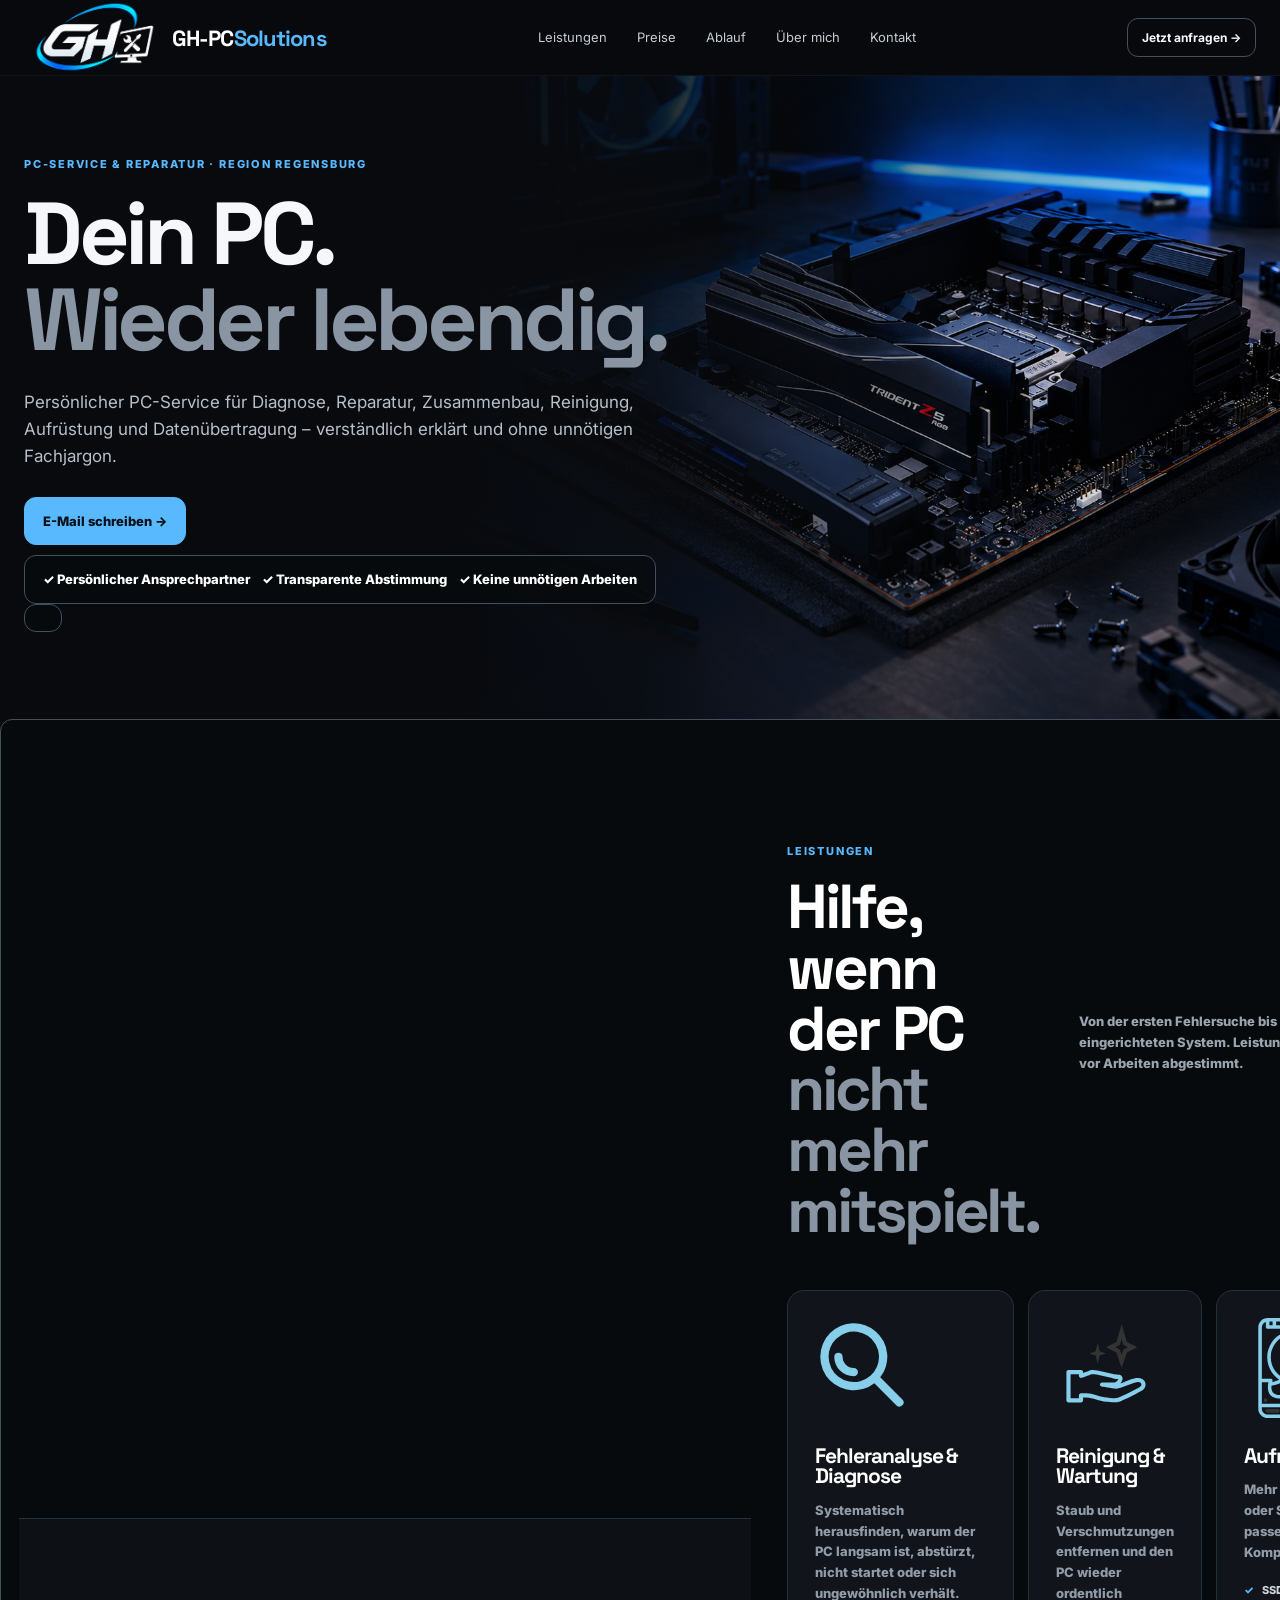
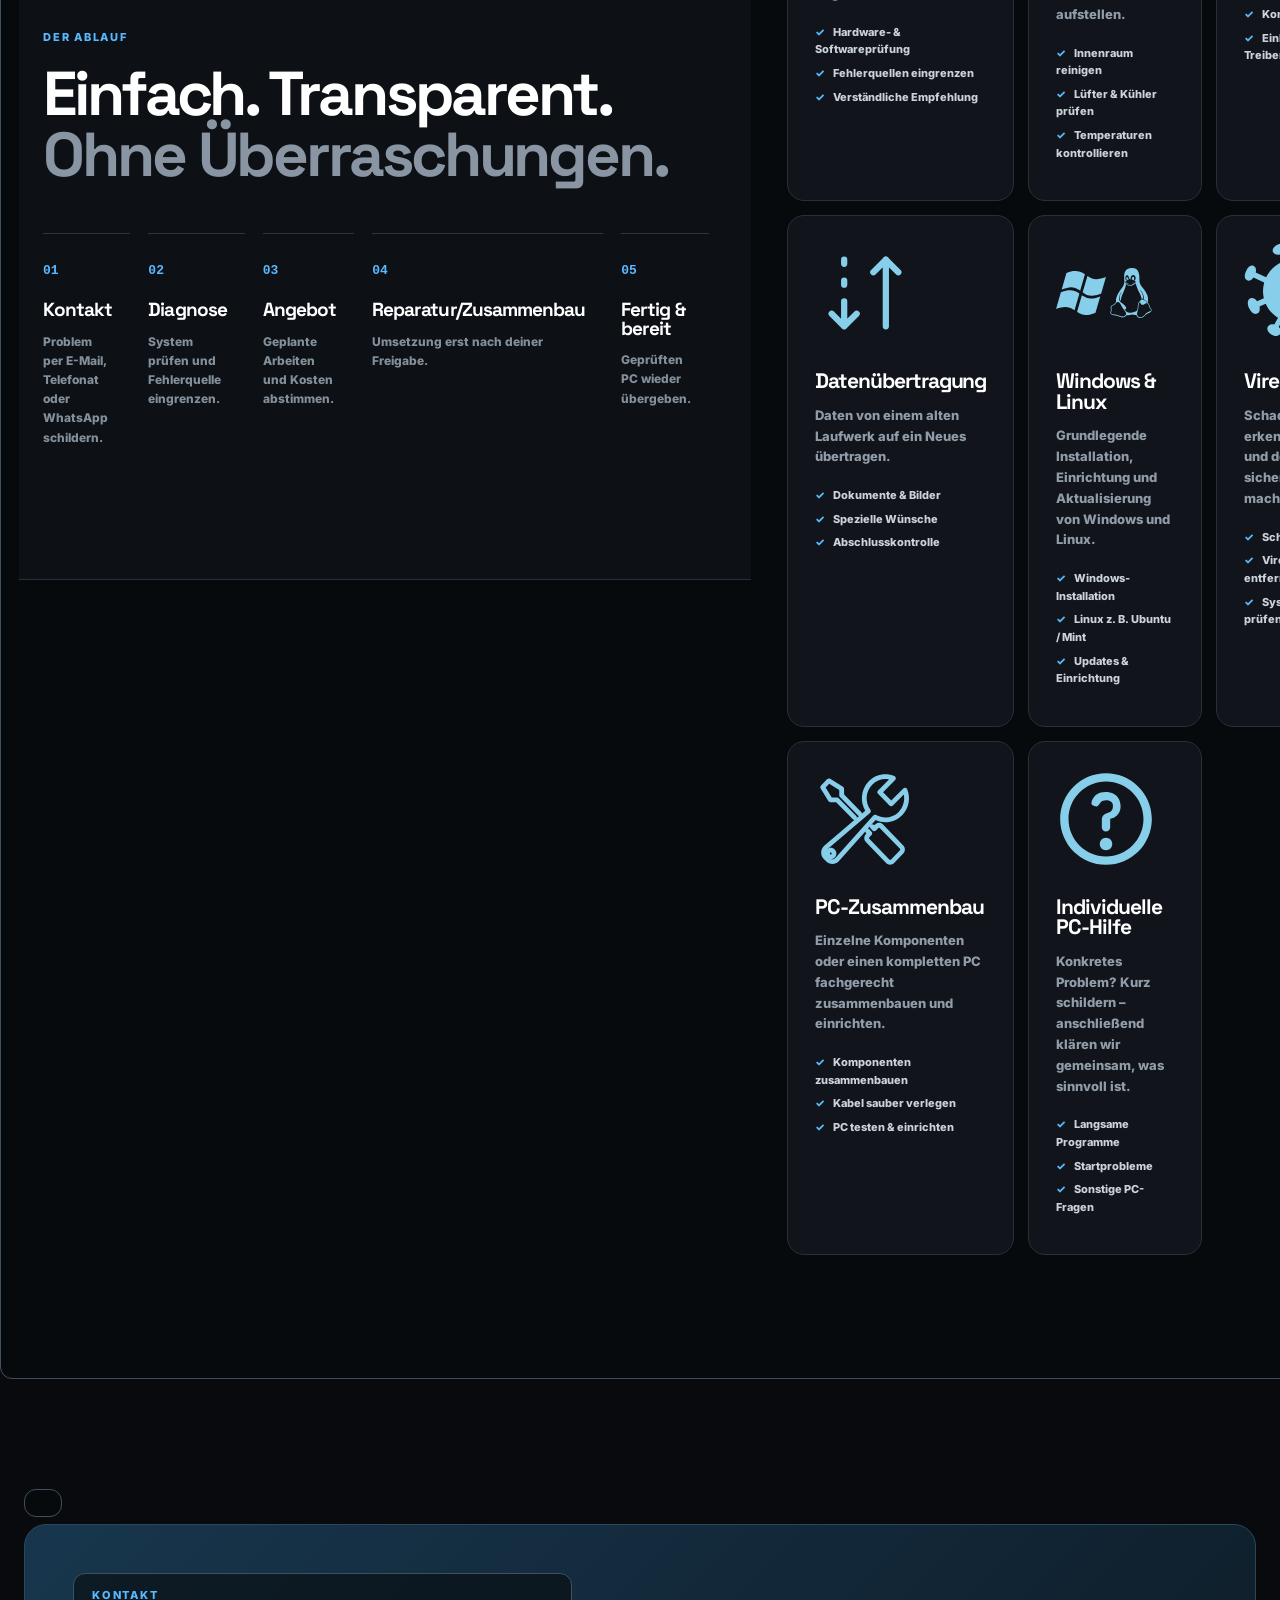
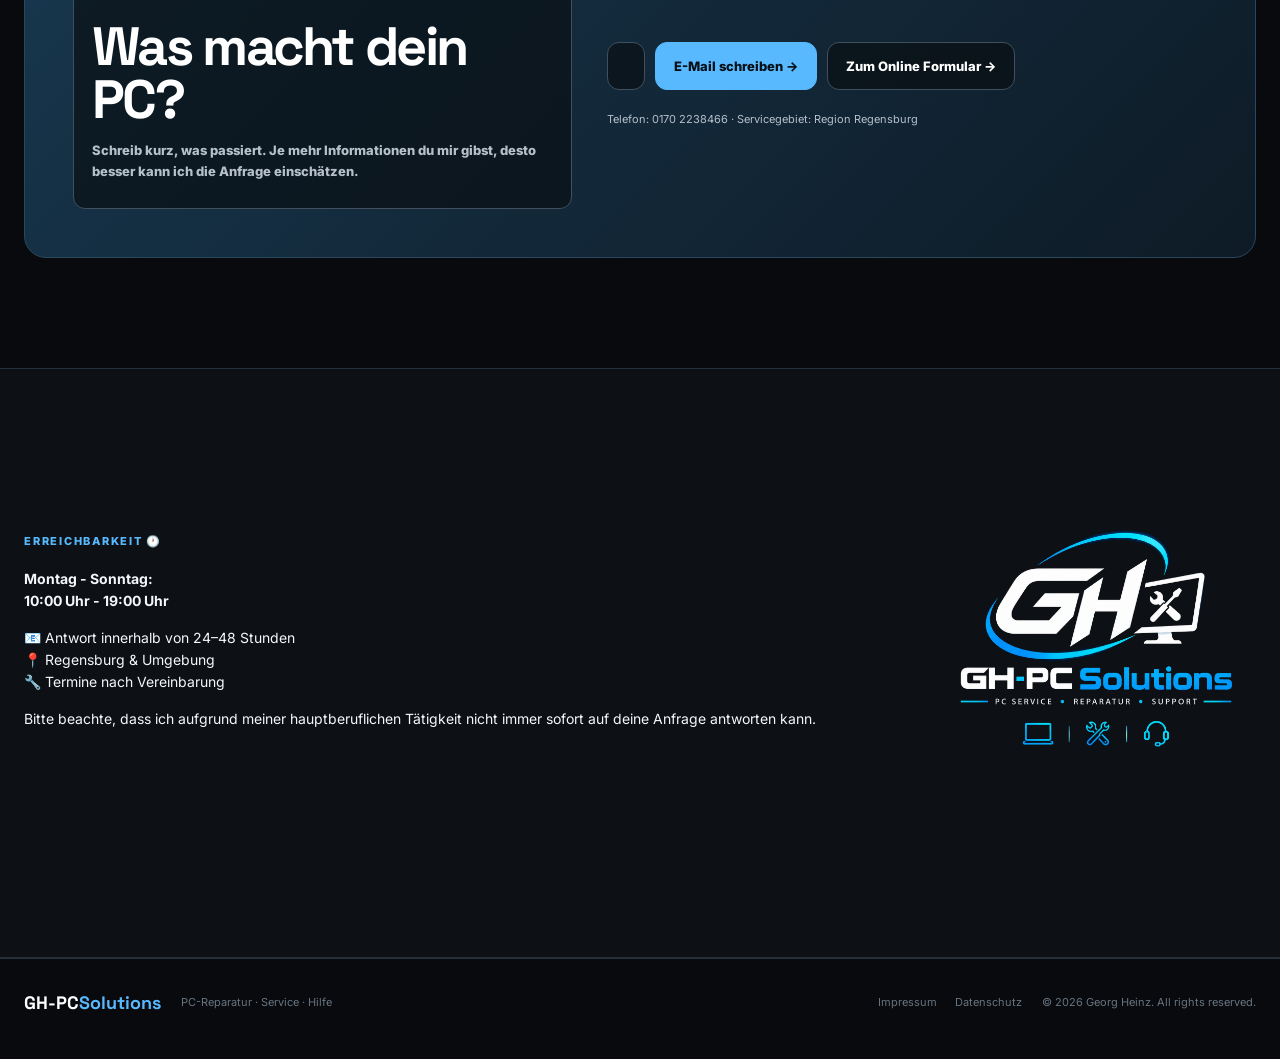
==== commit 2a84cb3e: "Update links in index.html to use root paths .index Endungen entfernen" ====
--- a/index.html
+++ b/index.html
@@ -13,7 +13,7 @@
             <!-- Navigation -->
 <header class="nav">
 
-    <a class="brand" href="index.html"
+    <a class="brand" href="/index/"
        aria-label="GH-PC Solutions – Startseite">
 
         <img src="./images/logo_small_transparent.png"
@@ -27,13 +27,13 @@
 
     <nav>
         <a href="#leistungen">Leistungen</a>
-        <a href="./preise/index.html">Preise</a>
+        <a href="/preise/">Preise</a>
         <a href="#ablauf">Ablauf</a>
         <a href="#ueber-mich">Über mich</a>
         <a href="#kontakt">Kontakt</a>
     </nav>
 
-    <a class="nav-cta" href="./formular/index.html">
+    <a class="nav-cta" href="/formular/">
         Jetzt anfragen →
     </a>
 
@@ -58,7 +58,7 @@
                     E-Mail schreiben →
                 </a>
 
-                <a class="button ghost" href="./formular/index.html">
+                <a class="button ghost" href="/formular/>
                     Zum Online Formular →
                 </a>
             </div>
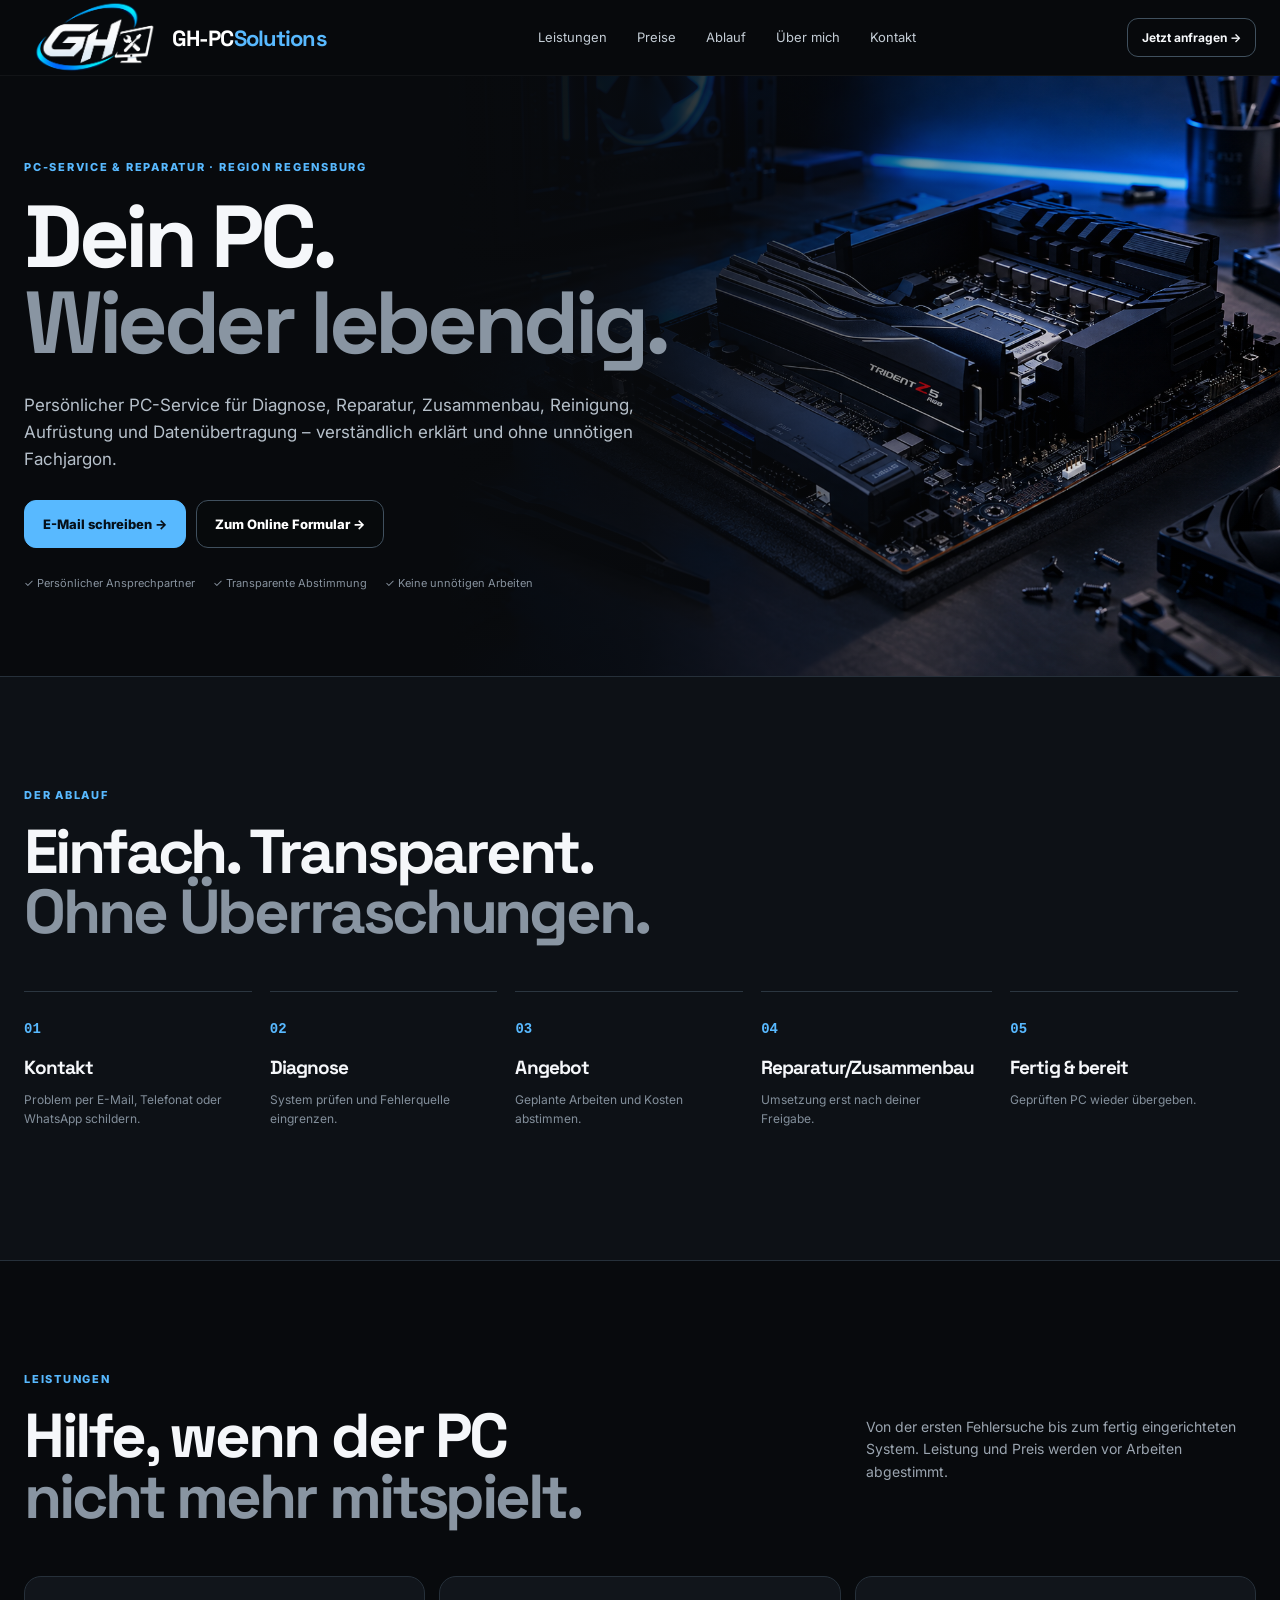
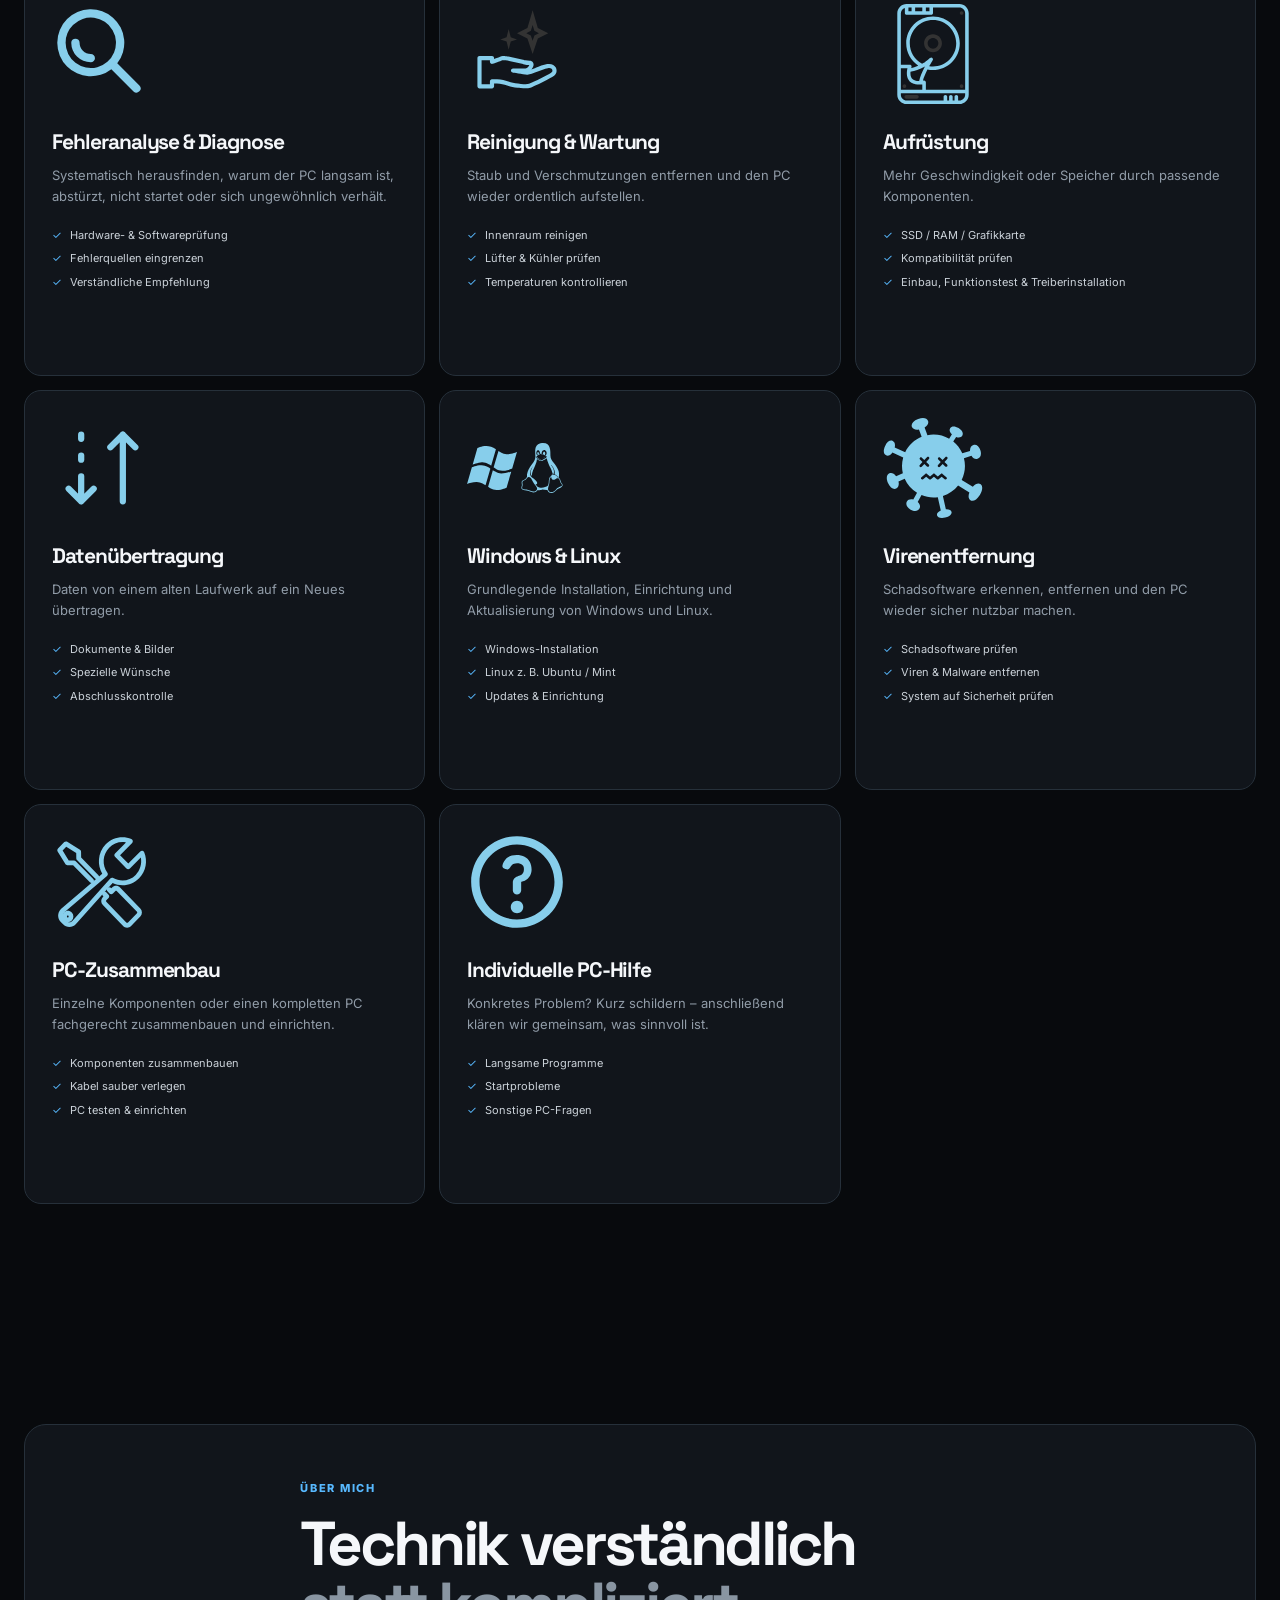
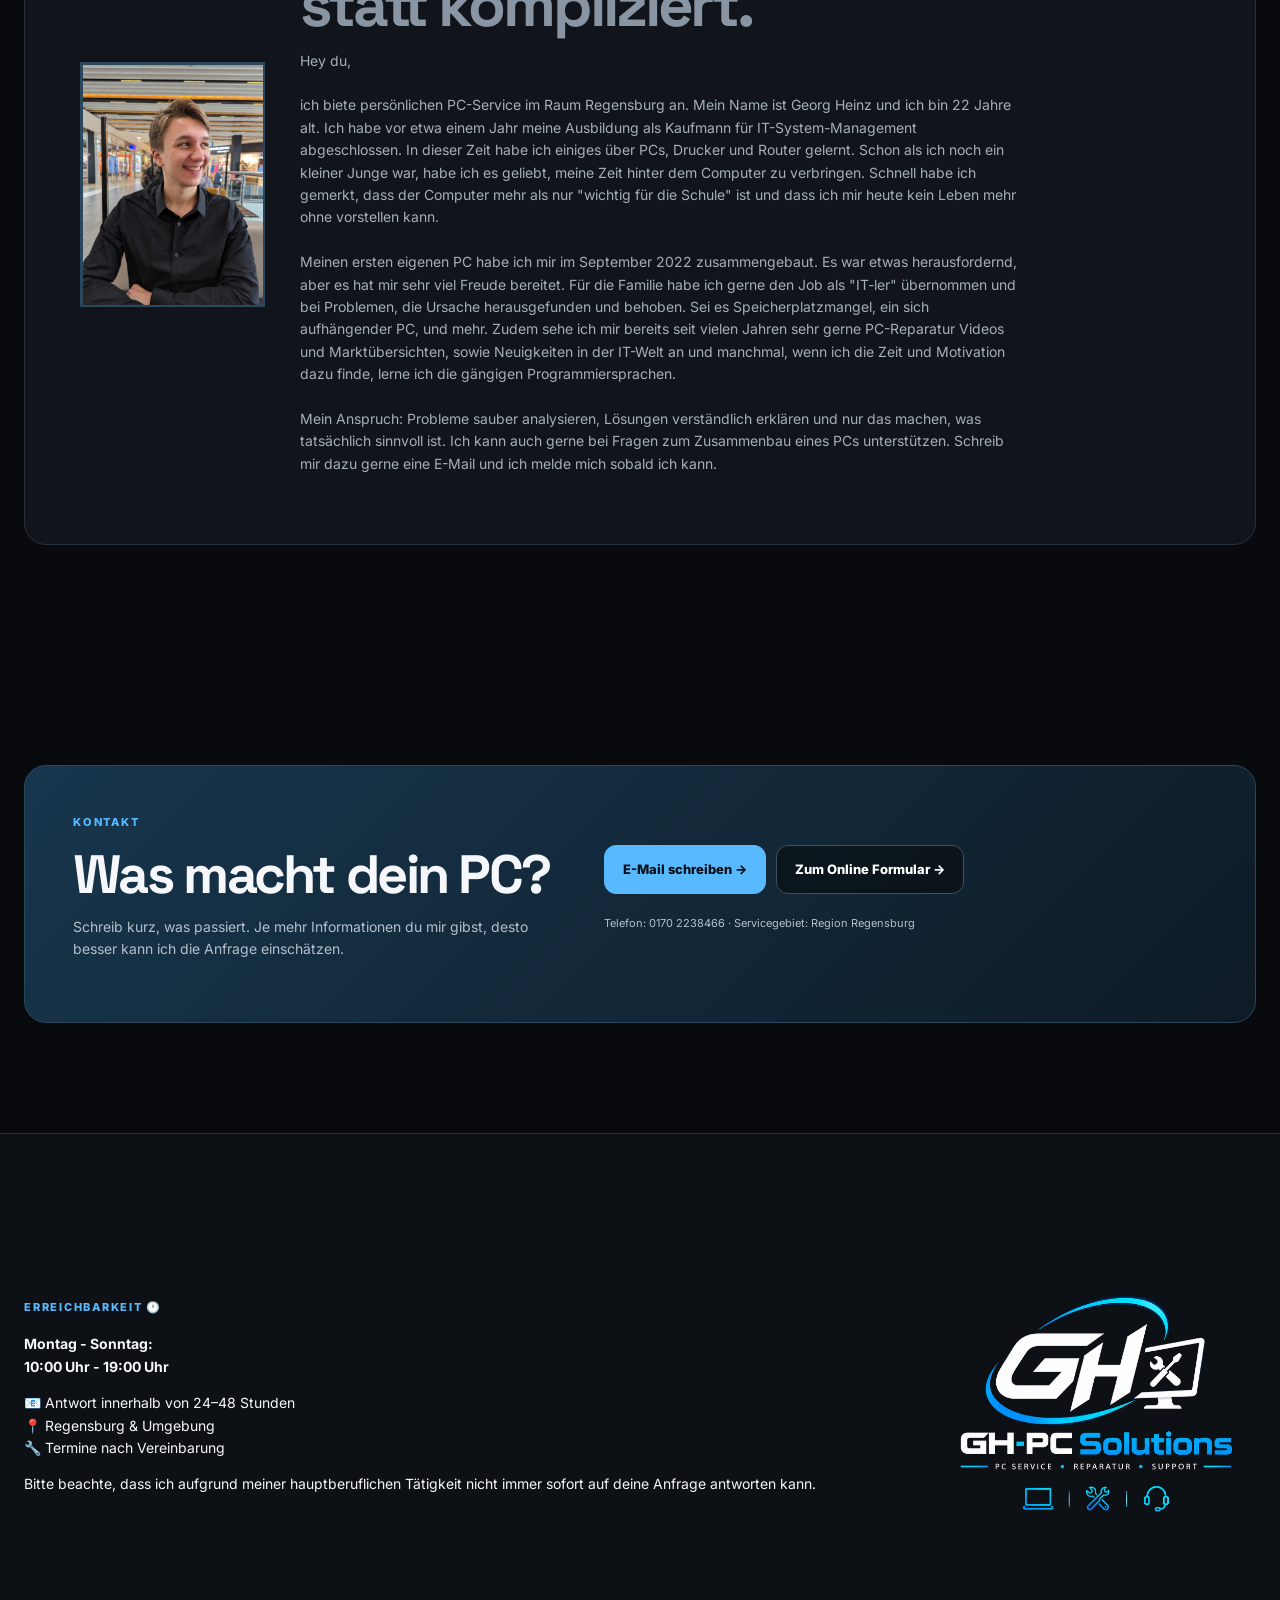
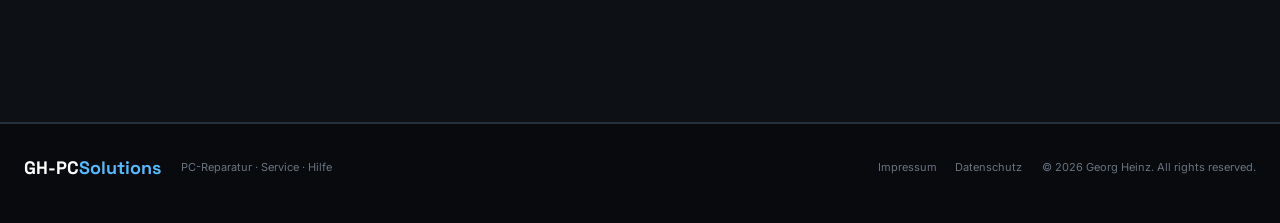
==== commit ea182815: "Fix HTML syntax for anchor tag in index.html ehrenloses Anführungszeichen hat gefehlt." ====
--- a/index.html
+++ b/index.html
@@ -13,7 +13,7 @@
             <!-- Navigation -->
 <header class="nav">
 
-    <a class="brand" href="/index/"
+    <a class="brand" href="/"
        aria-label="GH-PC Solutions – Startseite">
 
         <img src="./images/logo_small_transparent.png"
@@ -58,7 +58,7 @@
                     E-Mail schreiben →
                 </a>
 
-                <a class="button ghost" href="/formular/>
+                <a class="button ghost" href="/formular/">
                     Zum Online Formular →
                 </a>
             </div>
@@ -454,7 +454,7 @@
                     E-Mail schreiben →
                 </a>
 
-                <a class="button ghost" href="./formular/index.html">
+                <a class="button ghost" href="/formular/">
                     Zum Online Formular →
                 </a>
 
@@ -512,8 +512,8 @@
         </div>
 
         <div class="footer-links">
-            <a href="./impressum/index.html">Impressum</a>
-            <a href="./datenschutz/index.html">Datenschutz</a>
+            <a href="/impressum/">Impressum</a>
+            <a href="/datenschutz/">Datenschutz</a>
         </div>
 
         <div>
